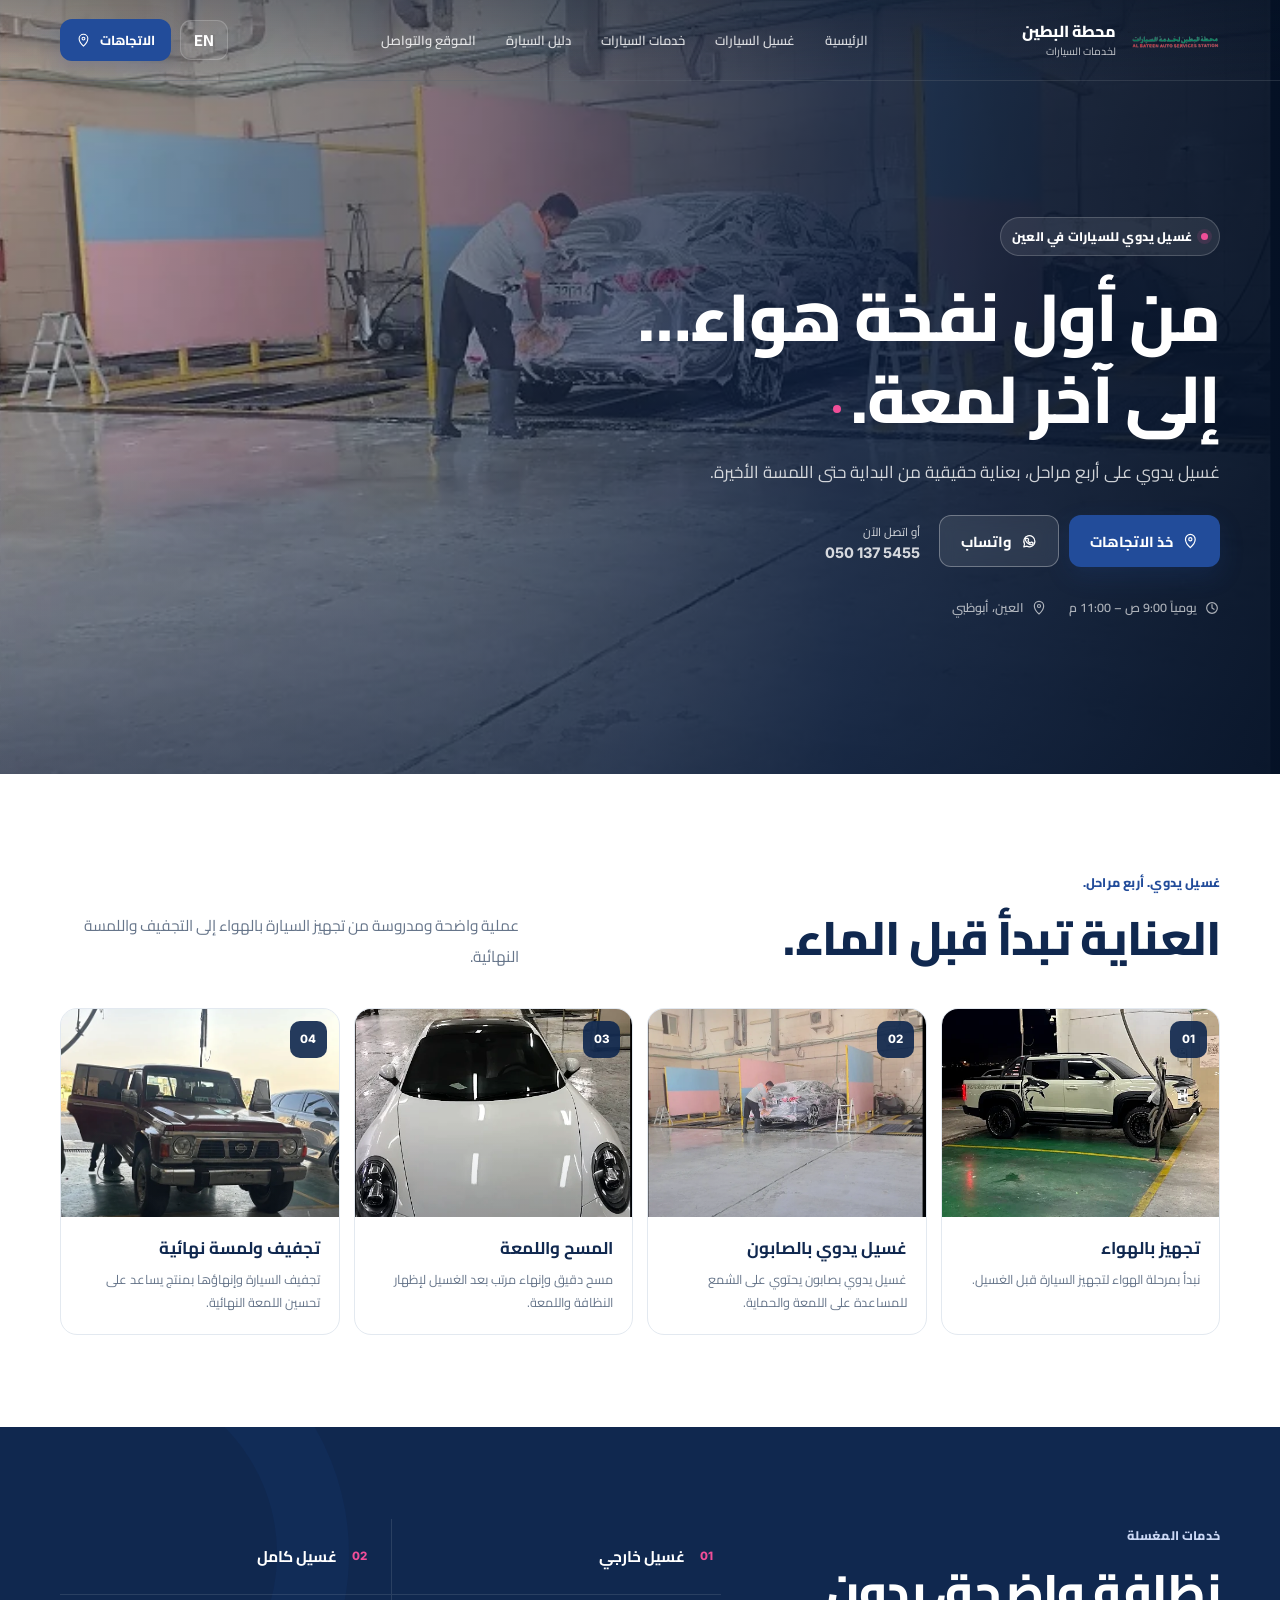
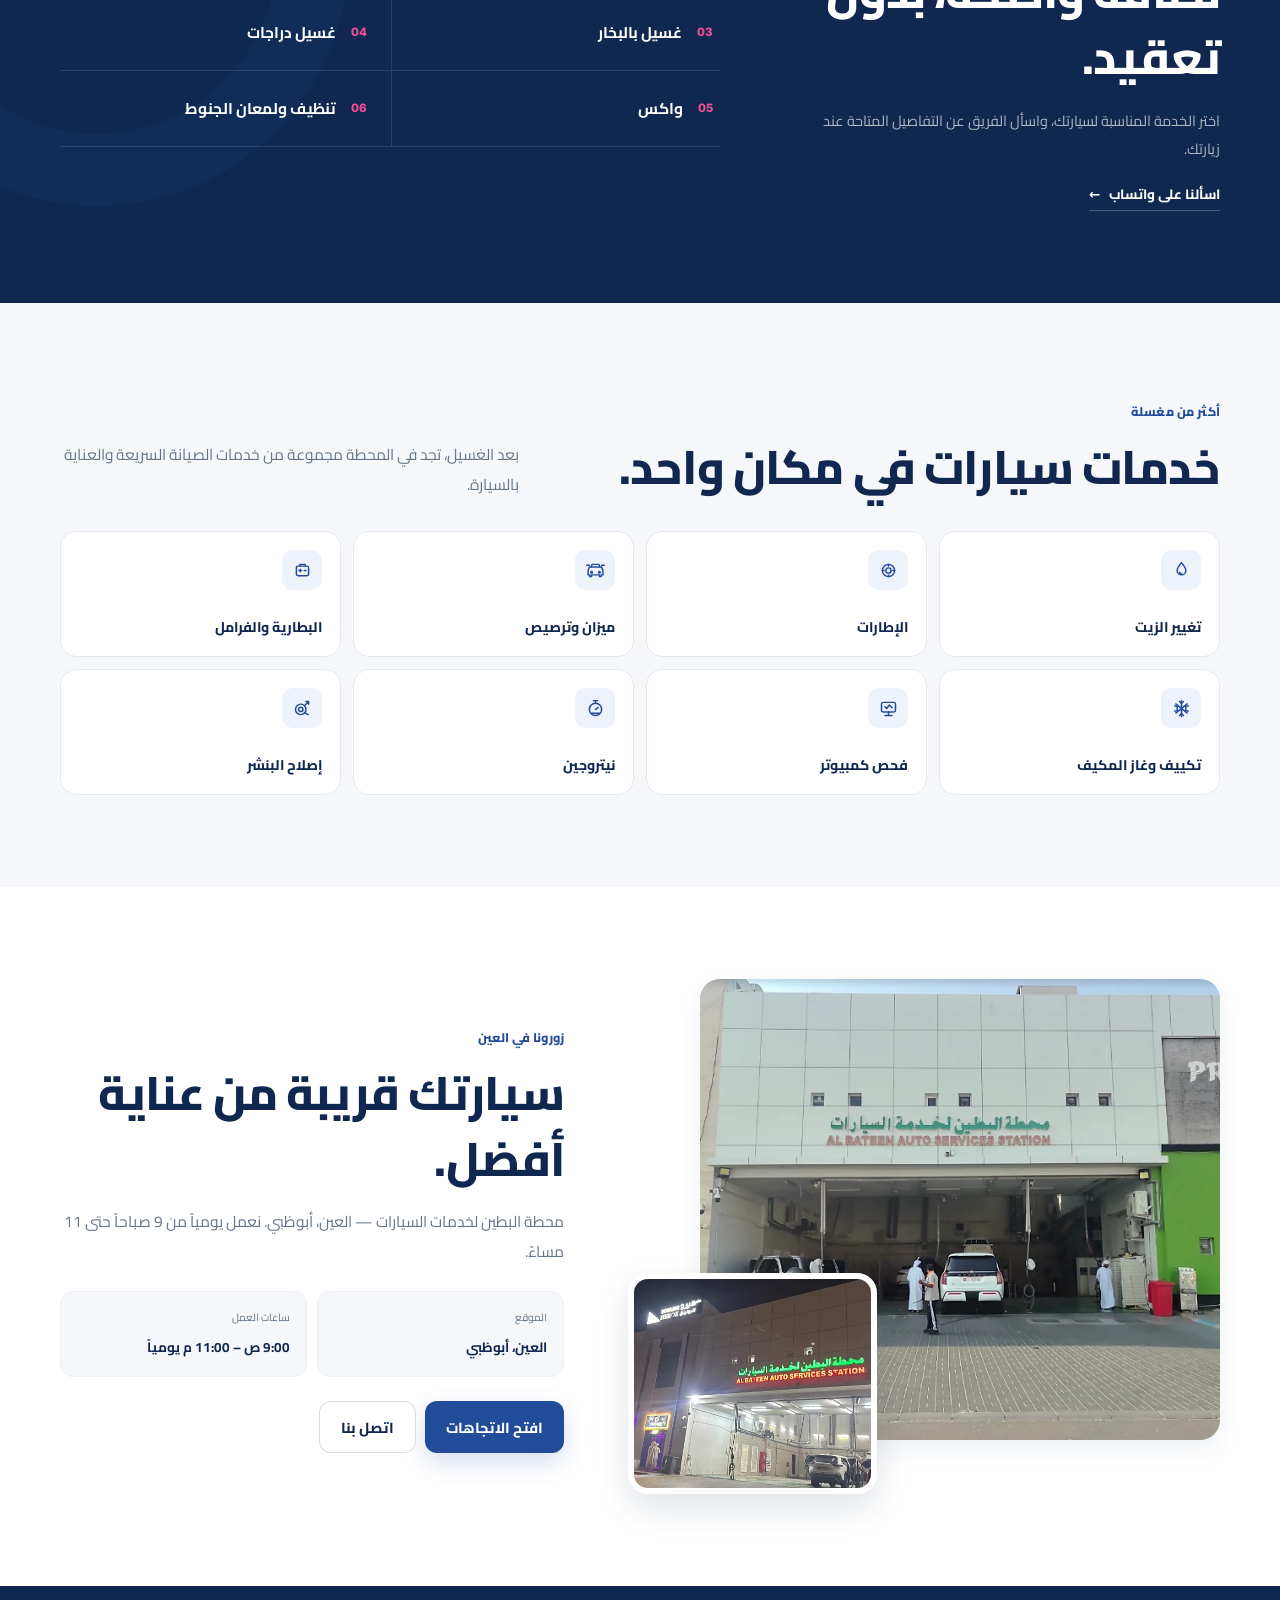
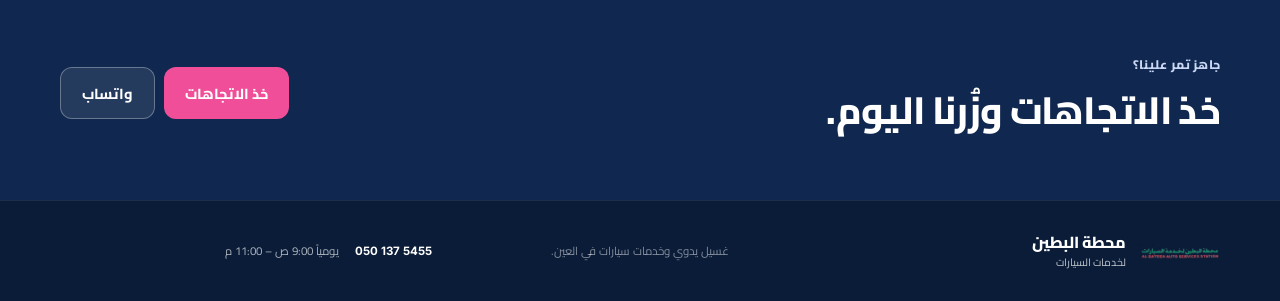
==== index.html @ 4ac3572f "Add files via upload" ====
<!DOCTYPE html>

<html dir="rtl" lang="ar">
<head>
<meta charset="utf-8"/>
<meta content="width=device-width,initial-scale=1" name="viewport"/>
<meta content="#10284F" name="theme-color"/>
<link href="assets/albateen-logo.png" rel="icon" type="image/png"/>
<meta content="محطة البطين لخدمات السيارات في العين — غسيل يدوي للسيارات وخدمات سيارات متكاملة. يومياً من 9 صباحاً حتى 11 مساءً." name="description"/>
<title>محطة البطين لخدمات السيارات | مغسلة سيارات في العين</title>
<link href="https://fonts.googleapis.com" rel="preconnect"/>
<link crossorigin="" href="https://fonts.gstatic.com" rel="preconnect"/>
<link href="https://fonts.googleapis.com/css2?family=Cairo:wght@400;500;600;700;800&amp;family=Inter:wght@400;500;600;700;800&amp;display=swap" rel="stylesheet"/>
<link as="image" href="assets/hero-desktop.webp" media="(min-width: 721px)" rel="preload"/>
<link as="image" href="assets/hero-mobile.webp" media="(max-width: 720px)" rel="preload"/>
<link href="styles.css" rel="stylesheet"/>
<script type="application/ld+json">{"@context":"https://schema.org","@type":["LocalBusiness","AutoRepair"],"name":"AL BATEEN Auto Services Station","alternateName":"محطة البطين لخدمات السيارات","telephone":"+971501375455","hasMap":"https://maps.app.goo.gl/kqmiV2ZNQofJTzX68","address":{"@type":"PostalAddress","addressLocality":"Al Ain","addressRegion":"Abu Dhabi","addressCountry":"AE"},"openingHoursSpecification":{"@type":"OpeningHoursSpecification","dayOfWeek":["Monday","Tuesday","Wednesday","Thursday","Friday","Saturday","Sunday"],"opens":"09:00","closes":"23:00"}}</script>
</head>
<body>
<header class="site-header" id="top">
<div class="container nav-wrap">
<a aria-label="الصفحة الرئيسية" class="brand" href="index.html">
<img alt="AL BATEEN Auto Services Station" class="brand-logo" src="assets/albateen-logo.png"/>
<span class="brand-copy">
<strong data-ar="محطة البطين" data-en="AL BATEEN">محطة البطين</strong>
<small data-ar="لخدمات السيارات" data-en="Auto Services Station">لخدمات السيارات</small>
</span>
</a>
<nav aria-label="التنقل الرئيسي" class="desktop-nav">
<a data-ar="الرئيسية" data-en="Home" href="index.html">الرئيسية</a>
<a data-ar="غسيل السيارات" data-en="Car Wash" href="car-wash.html">غسيل السيارات</a>
<a data-ar="خدمات السيارات" data-en="Auto Services" href="auto-services.html">خدمات السيارات</a>
<a data-ar="دليل السيارة" data-en="Car Care Guide" href="car-care-guide.html">دليل السيارة</a>
<a data-ar="الموقع والتواصل" data-en="Contact" href="contact.html">الموقع والتواصل</a>
</nav>
<div class="nav-actions">
<button aria-label="Switch language" class="lang-btn" id="langToggle" type="button">EN</button>
<details class="mobile-page-nav">
<summary aria-label="القائمة / Menu">
<svg aria-hidden="true" viewbox="0 0 24 24"><path d="M5 7h14M5 12h14M5 17h14"></path></svg>
</summary>
<div class="mobile-menu">
<a data-ar="الرئيسية" data-en="Home" href="index.html">الرئيسية</a>
<a data-ar="غسيل السيارات" data-en="Car Wash" href="car-wash.html">غسيل السيارات</a>
<a data-ar="خدمات السيارات" data-en="Auto Services" href="auto-services.html">خدمات السيارات</a>
<a data-ar="دليل السيارة" data-en="Car Care Guide" href="car-care-guide.html">دليل السيارة</a>
<a data-ar="الموقع والتواصل" data-en="Contact" href="contact.html">الموقع والتواصل</a>
</div>
</details>
<a class="btn btn-primary btn-small desktop-cta" href="https://maps.app.goo.gl/kqmiV2ZNQofJTzX68" rel="noopener" target="_blank">
<span data-ar="الاتجاهات" data-en="Directions">الاتجاهات</span>
<svg aria-hidden="true" viewbox="0 0 24 24"><path d="M12 21s7-6.1 7-12A7 7 0 1 0 5 9c0 5.9 7 12 7 12Z"></path><circle cx="12" cy="9" r="2.3"></circle></svg>
</a>
</div>
</div>
</header>
<main>
<section class="hero">
<picture class="hero-media">
<source media="(max-width:720px)" srcset="assets/hero-mobile.webp"/>
<img alt="غسيل يدوي لسيارة داخل محطة البطين في العين" fetchpriority="high" height="563" src="assets/hero-desktop.webp" width="840"/>
</picture>
<div class="hero-overlay"></div>
<div class="container hero-content">
<div class="eyebrow">
<span class="dot"></span>
<span data-ar="غسيل يدوي للسيارات في العين" data-en="Hand Car Wash in Al Ain">غسيل يدوي للسيارات في العين</span>
</div>
<h1>
<span data-ar="من أول نفخة هواء…" data-en="From the first blast of air…">من أول نفخة هواء…</span>
<em data-ar="إلى آخر لمعة." data-en="to the final shine.">إلى آخر لمعة.</em>
</h1>
<p data-ar="غسيل يدوي على أربع مراحل، بعناية حقيقية من البداية حتى اللمسة الأخيرة." data-en="A four-stage hand wash, with real care from preparation to the final finish.">
          غسيل يدوي على أربع مراحل، بعناية حقيقية من البداية حتى اللمسة الأخيرة.
        </p>
<div class="hero-actions">
<a class="btn btn-primary btn-lg" href="https://maps.app.goo.gl/kqmiV2ZNQofJTzX68" rel="noopener" target="_blank">
<svg aria-hidden="true" viewbox="0 0 24 24"><path d="M12 21s7-6.1 7-12A7 7 0 1 0 5 9c0 5.9 7 12 7 12Z"></path><circle cx="12" cy="9" r="2.3"></circle></svg>
<span data-ar="خذ الاتجاهات" data-en="Get Directions">خذ الاتجاهات</span>
</a>
<a class="btn btn-glass btn-lg" href="https://wa.me/971501375455" rel="noopener" target="_blank">
<svg aria-hidden="true" viewbox="0 0 24 24"><path d="M20 11.8a8 8 0 0 1-11.7 7.1L4 20l1.1-4.1A8 8 0 1 1 20 11.8Z"></path><path d="M8.4 8.1c.2-.5.4-.5.7-.5h.6c.2 0 .4.1.5.4l.7 1.6c.1.3.1.5-.1.7l-.6.7c-.2.2-.2.4 0 .7.7 1.2 1.7 2.1 2.9 2.6.3.1.5.1.7-.1l.8-1c.2-.2.4-.3.7-.2l1.7.8c.3.1.4.3.4.5 0 .8-.4 1.5-1 2-1 .8-2.4.8-4.1.1-2.9-1.2-5.2-3.8-6-6.2-.5-1.4-.3-2.1.1-2.9Z"></path></svg>
<span data-ar="واتساب" data-en="WhatsApp">واتساب</span>
</a>
<a class="text-call" href="tel:+971501375455">
<span data-ar="أو اتصل الآن" data-en="or call now">أو اتصل الآن</span>
<bdi>050 137 5455</bdi>
</a>
</div>
<div class="hero-meta">
<span>
<svg viewbox="0 0 24 24"><circle cx="12" cy="12" r="8"></circle><path d="M12 7v5l3 2"></path></svg>
<span data-ar="يومياً 9:00 ص – 11:00 م" data-en="Daily 9:00 AM – 11:00 PM">يومياً 9:00 ص – 11:00 م</span>
</span>
<span>
<svg viewbox="0 0 24 24"><path d="M12 21s7-6.1 7-12A7 7 0 1 0 5 9c0 5.9 7 12 7 12Z"></path><circle cx="12" cy="9" r="2.3"></circle></svg>
<span data-ar="العين، أبوظبي" data-en="Al Ain, Abu Dhabi">العين، أبوظبي</span>
</span>
</div>
</div>
</section>
<section class="section process" id="process">
<div class="container">
<div class="section-head">
<div>
<span class="kicker" data-ar="غسيل يدوي. أربع مراحل." data-en="Hand wash. Four stages.">غسيل يدوي. أربع مراحل.</span>
<h2 data-ar="العناية تبدأ قبل الماء." data-en="Care starts before the water.">العناية تبدأ قبل الماء.</h2>
</div>
<p data-ar="عملية واضحة ومدروسة من تجهيز السيارة بالهواء إلى التجفيف واللمسة النهائية." data-en="A clear process from air preparation through washing, wiping and the final finish.">
            عملية واضحة ومدروسة من تجهيز السيارة بالهواء إلى التجفيف واللمسة النهائية.
          </p>
</div>
<div class="process-grid">
<article class="stage-card">
<div class="stage-image">
<img alt="مرحلة تجهيز السيارة بالهواء" decoding="async" loading="lazy" src="assets/stage-air.webp"/>
<span>01</span>
</div>
<div class="stage-copy">
<h3 data-ar="تجهيز بالهواء" data-en="Air preparation">تجهيز بالهواء</h3>
<p data-ar="نبدأ بمرحلة الهواء لتجهيز السيارة قبل الغسيل." data-en="We start with compressed air to prepare the vehicle before washing.">نبدأ بمرحلة الهواء لتجهيز السيارة قبل الغسيل.</p>
</div>
</article>
<article class="stage-card">
<div class="stage-image">
<img alt="غسيل السيارة يدوياً بالصابون" decoding="async" loading="lazy" src="assets/stage-soap.webp"/>
<span>02</span>
</div>
<div class="stage-copy">
<h3 data-ar="غسيل يدوي بالصابون" data-en="Hand wash with soap">غسيل يدوي بالصابون</h3>
<p data-ar="غسيل يدوي بصابون يحتوي على الشمع للمساعدة على اللمعة والحماية." data-en="Hand washing with wax-containing soap to help enhance shine and protection.">غسيل يدوي بصابون يحتوي على الشمع للمساعدة على اللمعة والحماية.</p>
</div>
</article>
<article class="stage-card">
<div class="stage-image">
<img alt="مرحلة المسح واللمعة" decoding="async" loading="lazy" src="assets/stage-wipe.webp"/>
<span>03</span>
</div>
<div class="stage-copy">
<h3 data-ar="المسح واللمعة" data-en="Wipe &amp; Shine">المسح واللمعة</h3>
<p data-ar="مسح دقيق وإنهاء مرتب بعد الغسيل لإظهار النظافة واللمعة." data-en="Careful wiping and finishing after the wash for a clean, glossy finish.">مسح دقيق وإنهاء مرتب بعد الغسيل لإظهار النظافة واللمعة.</p>
</div>
</article>
<article class="stage-card">
<div class="stage-image">
<img alt="مرحلة التجفيف واللمسة النهائية" decoding="async" loading="lazy" src="assets/stage-finish.webp"/>
<span>04</span>
</div>
<div class="stage-copy">
<h3 data-ar="تجفيف ولمسة نهائية" data-en="Drying &amp; final finish">تجفيف ولمسة نهائية</h3>
<p data-ar="تجفيف السيارة وإنهاؤها بمنتج يساعد على تحسين اللمعة النهائية." data-en="Drying and final finishing with a product that helps improve the final shine.">تجفيف السيارة وإنهاؤها بمنتج يساعد على تحسين اللمعة النهائية.</p>
</div>
</article>
</div>
</div>
</section>
<section class="section wash-services" id="services">
<div class="container service-layout">
<div class="service-intro">
<span class="kicker light" data-ar="خدمات المغسلة" data-en="Car Wash Services">خدمات المغسلة</span>
<h2 data-ar="نظافة واضحة، بدون تعقيد." data-en="A cleaner car, without the fuss.">نظافة واضحة، بدون تعقيد.</h2>
<p data-ar="اختر الخدمة المناسبة لسيارتك، واسأل الفريق عن التفاصيل المتاحة عند زيارتك." data-en="Choose the wash service that suits your vehicle and ask our team about available options when you visit.">
            اختر الخدمة المناسبة لسيارتك، واسأل الفريق عن التفاصيل المتاحة عند زيارتك.
          </p>
<a class="inline-link" href="https://wa.me/971501375455" rel="noopener" target="_blank">
<span data-ar="اسألنا على واتساب" data-en="Ask us on WhatsApp">اسألنا على واتساب</span>
<span aria-hidden="true">←</span>
</a>
</div>
<div class="service-list">
<div class="service-item"><span>01</span><strong data-ar="غسيل خارجي" data-en="Exterior wash">غسيل خارجي</strong></div>
<div class="service-item"><span>02</span><strong data-ar="غسيل كامل" data-en="Full wash">غسيل كامل</strong></div>
<div class="service-item"><span>03</span><strong data-ar="غسيل بالبخار" data-en="Steam wash">غسيل بالبخار</strong></div>
<div class="service-item"><span>04</span><strong data-ar="غسيل دراجات" data-en="Motorcycle wash">غسيل دراجات</strong></div>
<div class="service-item"><span>05</span><strong data-ar="واكس" data-en="Wax">واكس</strong></div>
<div class="service-item"><span>06</span><strong data-ar="تنظيف ولمعان الجنوط" data-en="Wheel &amp; rim cleaning">تنظيف ولمعان الجنوط</strong></div>
</div>
</div>
</section>
<section class="section auto-services" id="auto-services">
<div class="container">
<div class="section-head compact">
<div>
<span class="kicker" data-ar="أكثر من مغسلة" data-en="More than a car wash">أكثر من مغسلة</span>
<h2 data-ar="خدمات سيارات في مكان واحد." data-en="Automotive services in one place.">خدمات سيارات في مكان واحد.</h2>
</div>
<p data-ar="بعد الغسيل، تجد في المحطة مجموعة من خدمات الصيانة السريعة والعناية بالسيارة." data-en="Beyond the wash, the station offers a range of practical vehicle care and maintenance services.">
            بعد الغسيل، تجد في المحطة مجموعة من خدمات الصيانة السريعة والعناية بالسيارة.
          </p>
</div>
<div class="auto-grid">
<div class="auto-card"><span aria-hidden="true" class="auto-icon"><svg viewbox="0 0 24 24"><path d="M12 3c2.7 3.3 5 6.2 5 9a5 5 0 0 1-10 0c0-2.8 2.3-5.7 5-9Z"></path><path d="M9.7 14.2c.5 1.1 1.4 1.8 2.6 1.8"></path></svg></span><b data-ar="تغيير الزيت" data-en="Oil change">تغيير الزيت</b></div>
<div class="auto-card"><span aria-hidden="true" class="auto-icon"><svg viewbox="0 0 24 24"><circle cx="12" cy="12" r="7"></circle><circle cx="12" cy="12" r="3"></circle><path d="M12 5v2M12 17v2M5 12h2M17 12h2"></path></svg></span><b data-ar="الإطارات" data-en="Tyres">الإطارات</b></div>
<div class="auto-card"><span aria-hidden="true" class="auto-icon"><svg viewbox="0 0 24 24"><path d="M5 8h14l1.5 4v5h-2v2h-2v-2h-9v2h-2v-2h-2v-5L5 8Z"></path><path d="M7 8l1-3h8l1 3"></path><circle cx="7.5" cy="14" r="1"></circle><circle cx="16.5" cy="14" r="1"></circle><path d="M2 6h3M19 6h3"></path></svg></span><b data-ar="ميزان وترصيص" data-en="Alignment &amp; balancing">ميزان وترصيص</b></div>
<div class="auto-card"><span aria-hidden="true" class="auto-icon"><svg viewbox="0 0 24 24"><rect height="11" rx="2" width="14" x="5" y="7"></rect><path d="M9 7V5h6v2M8 12h3M9.5 10.5v3M14 12h2"></path></svg></span><b data-ar="البطارية والفرامل" data-en="Battery &amp; brakes">البطارية والفرامل</b></div>
<div class="auto-card"><span aria-hidden="true" class="auto-icon"><svg viewbox="0 0 24 24"><path d="M12 3v18M5.5 6.8l13 10.4M18.5 6.8l-13 10.4"></path><path d="m9.8 4 2.2 2.2L14.2 4M9.8 20l2.2-2.2 2.2 2.2M4.3 9l3 .8-.3 3M19.7 15l-3-.8.3-3M19.7 9l-3 .8.3 3M4.3 15l3-.8-.3-3"></path></svg></span><b data-ar="تكييف وغاز المكيف" data-en="Car AC &amp; gas">تكييف وغاز المكيف</b></div>
<div class="auto-card"><span aria-hidden="true" class="auto-icon"><svg viewbox="0 0 24 24"><rect height="11" rx="2" width="16" x="4" y="5"></rect><path d="M8 20h8M12 16v4M8 10l2 2 3-4 3 3"></path></svg></span><b data-ar="فحص كمبيوتر" data-en="Computer diagnostics">فحص كمبيوتر</b></div>
<div class="auto-card"><span aria-hidden="true" class="auto-icon"><svg viewbox="0 0 24 24"><circle cx="12" cy="13" r="7"></circle><path d="M12 6V3M9.5 3h5M12 13l3-2M7.5 17.5h9"></path></svg></span><b data-ar="نيتروجين" data-en="Nitrogen">نيتروجين</b></div>
<div class="auto-card"><span aria-hidden="true" class="auto-icon"><svg viewbox="0 0 24 24"><circle cx="10" cy="13" r="6"></circle><circle cx="10" cy="13" r="2.5"></circle><path d="m14.5 8.5 4-4M16 4h3v3M14.3 16.8l4.2 2.2"></path></svg></span><b data-ar="إصلاح البنشر" data-en="Puncture repair">إصلاح البنشر</b></div>
</div>
</div>
</section>
<section class="section visit" id="visit">
<div class="container visit-grid">
<div class="visit-gallery">
<figure class="visit-main">
<img alt="واجهة محطة البطين لخدمات السيارات في النهار" decoding="async" loading="lazy" src="assets/location-day.webp"/>
</figure>
<figure class="visit-night">
<img alt="واجهة محطة البطين لخدمات السيارات ليلاً" decoding="async" loading="lazy" src="assets/location-night.webp"/>
</figure>
</div>
<div class="visit-copy">
<span class="kicker" data-ar="زورونا في العين" data-en="Visit us in Al Ain">زورونا في العين</span>
<h2 data-ar="سيارتك قريبة من عناية أفضل." data-en="Better car care is closer than you think.">سيارتك قريبة من عناية أفضل.</h2>
<p data-ar="محطة البطين لخدمات السيارات — العين، أبوظبي. نعمل يومياً من 9 صباحاً حتى 11 مساءً." data-en="AL BATEEN Auto Services Station — Al Ain, Abu Dhabi. Open daily from 9:00 AM to 11:00 PM.">
            محطة البطين لخدمات السيارات — العين، أبوظبي. نعمل يومياً من 9 صباحاً حتى 11 مساءً.
          </p>
<div class="visit-facts">
<div>
<small data-ar="الموقع" data-en="Location">الموقع</small>
<strong data-ar="العين، أبوظبي" data-en="Al Ain, Abu Dhabi">العين، أبوظبي</strong>
</div>
<div>
<small data-ar="ساعات العمل" data-en="Opening hours">ساعات العمل</small>
<strong data-ar="9:00 ص – 11:00 م يومياً" data-en="9:00 AM – 11:00 PM daily">9:00 ص – 11:00 م يومياً</strong>
</div>
</div>
<div class="visit-actions">
<a class="btn btn-primary btn-lg" href="https://maps.app.goo.gl/kqmiV2ZNQofJTzX68" rel="noopener" target="_blank">
<span data-ar="افتح الاتجاهات" data-en="Open Directions">افتح الاتجاهات</span>
</a>
<a class="btn btn-outline btn-lg" href="tel:+971501375455">
<span data-ar="اتصل بنا" data-en="Call Us">اتصل بنا</span>
</a>
</div>
</div>
</div>
</section>
<section class="final-cta">
<div class="container final-inner">
<div>
<span class="kicker light" data-ar="جاهز تمر علينا؟" data-en="Ready to stop by?">جاهز تمر علينا؟</span>
<h2 data-ar="خذ الاتجاهات وزُرنا اليوم." data-en="Get directions and come by.">خذ الاتجاهات وزُرنا اليوم.</h2>
</div>
<div class="final-actions">
<a class="btn btn-pink btn-lg" href="https://maps.app.goo.gl/kqmiV2ZNQofJTzX68" rel="noopener" target="_blank">
<span data-ar="خذ الاتجاهات" data-en="Get Directions">خذ الاتجاهات</span>
</a>
<a class="btn btn-glass btn-lg" href="https://wa.me/971501375455" rel="noopener" target="_blank">
<span data-ar="واتساب" data-en="WhatsApp">واتساب</span>
</a>
</div>
</div>
</section>
</main>
<footer class="footer">
<div class="container footer-grid">
<div class="brand footer-brand">
<img alt="AL BATEEN Auto Services Station" class="brand-logo" src="assets/albateen-logo.png"/>
<span class="brand-copy">
<strong data-ar="محطة البطين" data-en="AL BATEEN">محطة البطين</strong>
<small data-ar="لخدمات السيارات" data-en="Auto Services Station">لخدمات السيارات</small>
</span>
</div>
<p data-ar="غسيل يدوي وخدمات سيارات في العين." data-en="Hand car wash and automotive services in Al Ain.">غسيل يدوي وخدمات سيارات في العين.</p>
<div class="footer-contact">
<a href="tel:+971501375455"><bdi>050 137 5455</bdi></a>
<span data-ar="يومياً 9:00 ص – 11:00 م" data-en="Daily 9:00 AM – 11:00 PM">يومياً 9:00 ص – 11:00 م</span>
</div>
</div>
</footer>
<div aria-label="إجراءات سريعة" class="mobile-bar">
<a class="mobile-dir" href="https://maps.app.goo.gl/kqmiV2ZNQofJTzX68" rel="noopener" target="_blank">
<svg viewbox="0 0 24 24"><path d="M12 21s7-6.1 7-12A7 7 0 1 0 5 9c0 5.9 7 12 7 12Z"></path><circle cx="12" cy="9" r="2.3"></circle></svg>
<span data-ar="الاتجاهات" data-en="Directions">الاتجاهات</span>
</a>
<a href="https://wa.me/971501375455" rel="noopener" target="_blank">
<svg viewbox="0 0 24 24"><path d="M20 11.8a8 8 0 0 1-11.7 7.1L4 20l1.1-4.1A8 8 0 1 1 20 11.8Z"></path></svg>
<span data-ar="واتساب" data-en="WhatsApp">واتساب</span>
</a>
<a href="tel:+971501375455">
<svg viewbox="0 0 24 24"><path d="M7.2 3.5 10 7l-1.7 2c1.2 2.5 3.2 4.5 5.7 5.7l2-1.7 3.5 2.8c.4.3.5.8.3 1.2-.7 1.5-2.2 2.5-3.8 2.4-6.3-.5-11.4-5.6-11.9-11.9-.1-1.6.9-3.1 2.4-3.8.3-.2.5-.3.7-.2Z"></path></svg>
<span data-ar="اتصال" data-en="Call">اتصال</span>
</a>
</div>
<script src="script.js"></script>
</body>
</html>
---- styles.css ----
:root{
  --blue:#224C9A;
  --navy:#10284F;
  --pink:#F04E98;
  --white:#FFFFFF;
  --silver:#CDD5E1;
  --ink:#14243d;
  --muted:#66758a;
  --soft:#f5f7fa;
  --line:#e3e9f0;
  --radius:18px;
  --shadow:0 18px 48px rgba(16,40,79,.09);
  --shadow-soft:0 10px 28px rgba(16,40,79,.07);
}
*{box-sizing:border-box}
html{scroll-behavior:smooth}
body{
  margin:0;
  font-family:"Cairo",system-ui,-apple-system,BlinkMacSystemFont,"Segoe UI",sans-serif;
  color:var(--ink);
  background:#fff;
  -webkit-font-smoothing:antialiased;
  text-rendering:optimizeLegibility;
}
html[lang="en"] body{font-family:"Inter",system-ui,-apple-system,BlinkMacSystemFont,"Segoe UI",sans-serif}
img{display:block;max-width:100%}
a{text-decoration:none;color:inherit}
button,input{font:inherit}
svg{width:1.15em;height:1.15em;fill:none;stroke:currentColor;stroke-width:1.75;stroke-linecap:round;stroke-linejoin:round}
.container{width:min(1160px,calc(100% - 44px));margin-inline:auto}

/* Header */
.site-header{
  position:absolute;z-index:20;inset-inline:0;top:0;
  border-bottom:1px solid rgba(255,255,255,.12);
  background:linear-gradient(to bottom,rgba(4,17,36,.25),transparent);
}
.nav-wrap{height:80px;display:flex;align-items:center;justify-content:space-between;gap:28px}
.brand{display:inline-flex;align-items:center;gap:10px;color:#fff;min-width:0}
.brand-logo{width:94px;height:42px;object-fit:contain;object-position:center;display:block;flex:0 0 auto}
.brand-copy{display:flex;flex-direction:column;line-height:1.1}
.brand-copy strong{font-size:16px;font-weight:800}
.brand-copy small{font-size:10.5px;opacity:.7;margin-top:5px;font-weight:500}
.desktop-nav{display:flex;align-items:center;gap:30px;color:rgba(255,255,255,.82);font-weight:600;font-size:13px}
.desktop-nav a{position:relative;padding:8px 0;transition:color .2s ease}
.desktop-nav a::after{content:"";position:absolute;inset-inline:0;bottom:2px;height:1px;background:#fff;transform:scaleX(0);transition:transform .2s ease}
.desktop-nav a:hover{color:#fff}
.desktop-nav a:hover::after{transform:scaleX(1)}
.nav-actions{display:flex;align-items:center;gap:9px}
.lang-btn{
  color:#fff;background:rgba(255,255,255,.08);border:1px solid rgba(255,255,255,.19);
  height:40px;padding:0 13px;border-radius:11px;cursor:pointer;font-weight:700;transition:.2s ease
}
.lang-btn:hover{background:rgba(255,255,255,.13)}
.btn{
  display:inline-flex;align-items:center;justify-content:center;gap:9px;
  border-radius:12px;font-weight:750;white-space:nowrap;
  transition:transform .18s ease,background .18s ease,border-color .18s ease,box-shadow .18s ease;
}
.btn:hover{transform:translateY(-1px)}
.btn:focus-visible,.lang-btn:focus-visible,a:focus-visible{outline:3px solid rgba(240,78,152,.34);outline-offset:3px}
.btn-small{height:42px;padding:0 16px;font-size:13px}
.btn-lg{min-height:52px;padding:0 21px;font-size:14.5px}
.btn-primary{background:var(--blue);color:#fff;box-shadow:0 9px 24px rgba(34,76,154,.19)}
.btn-primary:hover{background:#1d4389;box-shadow:0 11px 28px rgba(34,76,154,.23)}
.btn-pink{background:var(--pink);color:#fff;box-shadow:none}
.btn-pink:hover{background:#df438b}
.btn-glass{color:#fff;border:1px solid rgba(255,255,255,.31);background:rgba(255,255,255,.09);backdrop-filter:blur(8px)}
.btn-glass:hover{background:rgba(255,255,255,.14)}
.btn-outline{border:1px solid rgba(16,40,79,.16);color:var(--navy);background:#fff}
.btn-outline:hover{border-color:rgba(16,40,79,.28);background:#f9fafc}

/* Hero */
.hero{
  position:relative;min-height:700px;height:86vh;max-height:820px;
  display:flex;align-items:center;color:#fff;overflow:hidden;background:var(--navy);
}
.hero-media,.hero-media img,.hero-overlay{position:absolute;inset:0;width:100%;height:100%}
.hero-media img{object-fit:cover;object-position:center 48%;transform:scale(1.01)}
.hero-overlay{
  background:
    linear-gradient(to left,rgba(5,18,39,.94) 0%,rgba(9,27,57,.83) 34%,rgba(10,28,58,.46) 64%,rgba(10,28,58,.17) 100%),
    linear-gradient(to top,rgba(6,22,47,.5),transparent 42%);
}
html[dir="ltr"] .hero-overlay{
  background:
    linear-gradient(to right,rgba(5,18,39,.94) 0%,rgba(9,27,57,.83) 34%,rgba(10,28,58,.46) 64%,rgba(10,28,58,.17) 100%),
    linear-gradient(to top,rgba(6,22,47,.5),transparent 42%);
}
.hero-content{position:relative;z-index:2;padding-top:62px}
.eyebrow,.kicker{
  display:inline-flex;align-items:center;gap:9px;font-size:12.5px;font-weight:800;
  letter-spacing:.015em;color:var(--blue)
}
.eyebrow{
  color:#fff;background:rgba(255,255,255,.085);border:1px solid rgba(255,255,255,.18);
  padding:7px 11px;border-radius:999px
}
.dot{width:7px;height:7px;border-radius:50%;background:var(--pink);box-shadow:0 0 0 4px rgba(240,78,152,.12)}
.hero h1{
  font-size:clamp(43px,5.3vw,66px);line-height:1.16;max-width:740px;
  margin:20px 0 15px;letter-spacing:-.018em;font-weight:800
}
html[lang="ar"] .hero h1{line-height:1.25}
.hero h1 span,.hero h1 em{display:block}
.hero h1 em{font-style:normal}
.hero h1 em::after{content:"";display:inline-block;width:8px;height:8px;border-radius:50%;background:var(--pink);margin-inline-start:10px;vertical-align:.15em}
.hero p{font-size:17px;line-height:1.9;max-width:570px;color:rgba(255,255,255,.8);margin:0}
.hero-actions{display:flex;align-items:center;gap:10px;flex-wrap:wrap;margin-top:27px}
.text-call{
  display:flex;flex-direction:column;gap:1px;color:rgba(255,255,255,.82);
  font-size:11.5px;margin-inline-start:9px
}
.text-call:hover{color:#fff}
.text-call bdi{font-family:Inter,sans-serif;font-size:14.5px;font-weight:750}
.hero-meta{display:flex;gap:22px;margin-top:29px;color:rgba(255,255,255,.65);font-size:12.5px;font-weight:600}
.hero-meta>span{display:flex;align-items:center;gap:7px}
.hero-meta svg{width:16px;height:16px}

/* Shared sections */
.section{padding:92px 0}
.section-head{
  display:grid;grid-template-columns:1.05fr .76fr;gap:66px;align-items:end;
  margin-bottom:36px
}
.section-head.compact{margin-bottom:31px}
.section-head h2,.service-intro h2,.visit-copy h2,.final-inner h2{
  font-size:clamp(32px,3.7vw,47px);line-height:1.28;letter-spacing:-.018em;
  color:var(--navy);margin:9px 0 0;font-weight:800
}
html[lang="ar"] .section-head h2,
html[lang="ar"] .service-intro h2,
html[lang="ar"] .visit-copy h2,
html[lang="ar"] .final-inner h2{line-height:1.42}
.section-head p,.visit-copy>p{color:var(--muted);font-size:15.5px;line-height:1.95;margin:0;max-width:570px}

/* Four-stage process */
.process{background:#fff}
.process-grid{display:grid;grid-template-columns:repeat(4,1fr);gap:14px}
.stage-card{
  border:1px solid var(--line);border-radius:17px;overflow:hidden;background:#fff;
  transition:transform .22s ease,box-shadow .22s ease,border-color .22s ease
}
.stage-card:hover{transform:translateY(-3px);box-shadow:var(--shadow-soft);border-color:#d7dfe8}
.stage-image{aspect-ratio:4/3;position:relative;overflow:hidden;background:#e9edf3}
.stage-image::after{content:"";position:absolute;inset:0;background:linear-gradient(to top,rgba(11,31,62,.13),transparent 46%);pointer-events:none}
.stage-image img{width:100%;height:100%;object-fit:cover;transition:transform .35s ease}
.stage-card:nth-child(1) .stage-image img{object-position:center 42%}
.stage-card:nth-child(2) .stage-image img{object-position:center 52%}
.stage-card:nth-child(3) .stage-image img{object-position:center 42%}
.stage-card:nth-child(4) .stage-image img{object-position:center 45%}
.stage-card:hover .stage-image img{transform:scale(1.018)}
.stage-image span{
  position:absolute;z-index:2;top:12px;inset-inline-start:12px;width:37px;height:37px;border-radius:10px;
  background:rgba(16,40,79,.91);color:#fff;display:grid;place-items:center;
  font-family:Inter,sans-serif;font-size:11.5px;font-weight:800
}
.stage-copy{padding:19px 19px 20px}
.stage-copy h3{font-size:17px;color:var(--navy);margin:0 0 7px;line-height:1.45}
.stage-copy p{font-size:12.7px;line-height:1.82;color:var(--muted);margin:0}

/* Car wash services */
.wash-services{background:var(--navy);color:#fff;position:relative;overflow:hidden}
.wash-services::after{
  content:"";position:absolute;width:360px;height:360px;border-radius:50%;
  border:72px solid rgba(34,76,154,.11);inset-inline-end:-155px;top:-125px
}
.service-layout{display:grid;grid-template-columns:.78fr 1.22fr;gap:76px;position:relative;z-index:1;align-items:start}
.kicker.light{color:#cbd8f5}
.service-intro h2{color:#fff;margin-bottom:16px}
.service-intro p{color:rgba(255,255,255,.66);line-height:1.95;font-size:14.5px;max-width:430px;margin:0}
.inline-link{
  display:inline-flex;align-items:center;gap:9px;color:#fff;font-weight:750;font-size:13.5px;
  margin-top:17px;border-bottom:1px solid rgba(255,255,255,.24);padding-bottom:3px
}
.service-list{display:grid;grid-template-columns:1fr 1fr}
.service-item{
  display:flex;align-items:center;gap:15px;min-height:76px;
  border-bottom:1px solid rgba(255,255,255,.11);padding:8px 8px
}
.service-item:nth-child(odd){border-inline-end:1px solid rgba(255,255,255,.11);padding-inline-end:24px}
.service-item:nth-child(even){padding-inline-start:24px}
.service-item span{font-family:Inter,sans-serif;color:var(--pink);font-weight:800;font-size:11.5px}
.service-item strong{font-size:15.5px;font-weight:700}

/* Automotive services */
.auto-services{background:var(--soft)}
.auto-grid{display:grid;grid-template-columns:repeat(4,1fr);gap:12px}
.auto-card{
  min-height:126px;border-radius:16px;background:#fff;border:1px solid #e5eaf0;
  display:flex;flex-direction:column;justify-content:space-between;padding:18px;
  transition:transform .2s ease,box-shadow .2s ease,border-color .2s ease
}
.auto-card:hover{transform:translateY(-2px);box-shadow:0 10px 28px rgba(16,40,79,.07);border-color:#d9e1ea}
.auto-icon{
  width:40px;height:40px;border-radius:11px;background:#edf2fb;color:var(--blue);
  display:grid;place-items:center
}
.auto-icon svg{width:21px;height:21px;stroke-width:1.7}
.auto-card b{color:var(--navy);font-size:14px;line-height:1.5;font-weight:750}

/* Location */
.visit{background:#fff}
.visit-grid{display:grid;grid-template-columns:1.08fr .92fr;gap:64px;align-items:center}
.visit-gallery{position:relative;min-height:515px}
.visit-gallery figure{margin:0;overflow:hidden;border-radius:20px;background:#e8edf3}
.visit-main{position:absolute;inset:0 72px 54px 0;box-shadow:var(--shadow-soft)}
html[dir="rtl"] .visit-main{inset:0 0 54px 72px}
.visit-main img,.visit-night img{width:100%;height:100%;object-fit:cover}
.visit-main img{object-position:center 48%}
.visit-night{
  position:absolute;width:42%;height:43%;inset-inline-end:0;bottom:0;
  border:6px solid #fff!important;box-shadow:0 14px 34px rgba(16,40,79,.13)
}
.visit-night img{object-position:center 46%}
.visit-copy h2{margin-bottom:14px}
.visit-facts{display:grid;grid-template-columns:1fr 1fr;gap:10px;margin:24px 0}
.visit-facts>div{padding:15px 16px;background:var(--soft);border:1px solid #edf1f5;border-radius:13px}
.visit-facts small{display:block;color:var(--muted);font-size:10.5px;margin-bottom:4px}
.visit-facts strong{font-size:13.5px;color:var(--navy);line-height:1.5}
.visit-actions{display:flex;gap:9px;flex-wrap:wrap}

/* Final CTA + footer */
.final-cta{padding:62px 0;background:var(--navy);color:#fff}
.final-inner{display:flex;align-items:center;justify-content:space-between;gap:38px}
.final-inner h2{color:#fff;margin-top:6px;font-size:38px}
.final-actions{display:flex;gap:9px}
.footer{padding:32px 0;background:#0a1c38;color:#fff;border-top:1px solid rgba(255,255,255,.08)}
.footer-grid{display:grid;grid-template-columns:1fr 1fr 1fr;align-items:center;gap:22px}
.footer-brand .brand-logo{width:84px;height:36px}
.footer p{margin:0;text-align:center;color:rgba(255,255,255,.5);font-size:11.5px}
.footer-contact{display:flex;justify-content:flex-end;gap:16px;align-items:center;font-size:11.5px;color:rgba(255,255,255,.66)}
html[dir="rtl"] .footer-contact{justify-content:flex-start}
.footer-contact a{font-family:Inter,sans-serif;color:#fff;font-weight:700}
.mobile-bar{display:none}

/* Subtle entrance motion - content remains visible when JS is unavailable */
.motion-ready .reveal-item{opacity:0;transform:translateY(10px)}
.motion-ready .reveal-item.is-visible{opacity:1;transform:none;transition:opacity .5s ease,transform .5s ease}

/* Tablet */
@media(max-width:900px){
  .desktop-nav{display:none}
  .process-grid{grid-template-columns:1fr 1fr}
  .service-layout,.visit-grid{grid-template-columns:1fr;gap:42px}
  .auto-grid{grid-template-columns:repeat(2,1fr)}
  .section-head{grid-template-columns:1fr;gap:13px}
  .section-head p{max-width:650px}
  .visit-gallery{max-width:760px;width:100%}
  .visit-copy{max-width:680px}
}

/* Mobile */
@media(max-width:720px){
  body{padding-bottom:66px}
  .container{width:min(100% - 28px,1160px)}
  .nav-wrap{height:68px}
  .brand-logo{width:80px;height:36px}
  .brand-copy strong{font-size:13.5px}
  .brand-copy small{font-size:9px}
  .desktop-cta{display:none}
  .lang-btn{height:37px;border-radius:10px;padding:0 11px;font-size:12px}

  .hero{height:auto;min-height:650px;max-height:none;align-items:flex-end}
  .hero-media img{object-position:center 43%;transform:none}
  .hero-overlay{
    background:
      linear-gradient(to top,rgba(5,18,39,.97) 3%,rgba(7,22,47,.88) 44%,rgba(7,22,47,.36) 76%,rgba(7,22,47,.15) 100%)!important
  }
  .hero-content{padding-top:132px;padding-bottom:44px}
  .eyebrow{font-size:11.5px;padding:6px 10px}
  .hero h1{font-size:38px;line-height:1.2;margin:15px 0 12px;max-width:520px}
  html[lang="ar"] .hero h1{line-height:1.34}
  .hero p{font-size:14px;line-height:1.85;max-width:500px}
  .hero-actions{align-items:stretch;margin-top:22px;gap:8px}
  .hero-actions .btn{flex:1 1 calc(50% - 4px);min-height:50px}
  .text-call{width:100%;margin:3px 0 0;flex-direction:row;align-items:center;gap:8px;font-size:11px}
  .text-call bdi{font-size:13.5px}
  .hero-meta{gap:9px;flex-direction:column;margin-top:19px;font-size:11.5px}

  .section{padding:68px 0}
  .section-head{margin-bottom:25px}
  .section-head h2,.service-intro h2,.visit-copy h2,.final-inner h2{font-size:31px}
  .section-head p,.visit-copy>p{font-size:14px;line-height:1.9}

  .process-grid{grid-template-columns:1fr 1fr;gap:9px}
  .stage-card{border-radius:14px}
  .stage-copy{padding:14px 14px 15px}
  .stage-copy h3{font-size:14.5px;margin-bottom:5px}
  .stage-copy p{font-size:11.4px;line-height:1.75}
  .stage-image span{width:34px;height:34px;border-radius:9px;top:9px;inset-inline-start:9px}

  .service-layout{gap:25px}
  .service-intro p{font-size:13.5px}
  .service-list{grid-template-columns:1fr}
  .service-item:nth-child(odd){border-inline-end:0;padding-inline-end:8px}
  .service-item:nth-child(even){padding-inline-start:8px}
  .service-item{min-height:62px}
  .service-item strong{font-size:14.5px}

  .auto-grid{grid-template-columns:1fr 1fr;gap:9px}
  .auto-card{min-height:112px;padding:15px;border-radius:14px}
  .auto-icon{width:37px;height:37px;border-radius:10px}
  .auto-icon svg{width:19px;height:19px}
  .auto-card b{font-size:13px}

  .visit-grid{gap:35px}
  .visit-gallery{min-height:360px}
  .visit-main{inset:0 40px 44px 0}
  html[dir="rtl"] .visit-main{inset:0 0 44px 40px}
  .visit-night{width:47%;height:42%;border-width:5px!important}
  .visit-facts{grid-template-columns:1fr;gap:8px;margin:20px 0}
  .visit-facts>div{padding:13px 14px}
  .visit-actions .btn{flex:1}

  .final-cta{padding:48px 0}
  .final-inner{align-items:flex-start;flex-direction:column;gap:23px}
  .final-inner h2{font-size:30px}
  .final-actions{width:100%;gap:8px}
  .final-actions .btn{flex:1}

  .footer{padding:29px 0}
  .footer-grid{grid-template-columns:1fr;text-align:center;gap:14px}
  .footer .brand{justify-content:center}
  .footer-contact,html[dir="rtl"] .footer-contact{justify-content:center;flex-wrap:wrap;gap:10px}

  .mobile-bar{
    display:grid;grid-template-columns:1.35fr 1fr 1fr;position:fixed;z-index:50;bottom:0;inset-inline:0;
    height:64px;background:rgba(255,255,255,.98);border-top:1px solid #dfe5ec;
    box-shadow:0 -8px 24px rgba(16,40,79,.08);backdrop-filter:blur(10px)
  }
  .mobile-bar a{
    display:flex;align-items:center;justify-content:center;gap:6px;
    font-size:10.5px;font-weight:800;color:var(--navy);min-width:0
  }
  .mobile-bar a+a{border-inline-start:1px solid #e6ebf1}
  .mobile-bar .mobile-dir{background:var(--blue);color:#fff}
  .mobile-bar svg{width:16px;height:16px}
}
@media(max-width:430px){
  .hero{min-height:625px}
  .hero h1{font-size:35px}
  .process-grid{grid-template-columns:1fr}
  .stage-image{aspect-ratio:16/10}
  .stage-copy p{font-size:11.8px}
}
@media(prefers-reduced-motion:reduce){
  *{scroll-behavior:auto!important;transition:none!important;animation:none!important}
  .motion-ready .reveal-item{opacity:1!important;transform:none!important}
}

/* PAGE 2 — CAR WASH */
.carwash-page .carwash-hero{
  min-height:610px;
  height:76vh;
  max-height:700px;
}
.carwash-page .carwash-hero .hero-content{
  padding-top:74px;
  max-width:1160px;
}
.carwash-page .carwash-hero h1{
  max-width:760px;
  margin-top:0;
  margin-bottom:15px;
}
.carwash-page .carwash-hero p{max-width:620px}
.carwash-page .carwash-hero .hero-overlay{
  background:
    linear-gradient(to left,rgba(5,18,39,.94) 0%,rgba(9,27,57,.82) 38%,rgba(10,28,58,.45) 67%,rgba(10,28,58,.16) 100%),
    linear-gradient(to top,rgba(6,22,47,.48),transparent 44%);
}
html[dir="ltr"] .carwash-page .carwash-hero .hero-overlay{
  background:
    linear-gradient(to right,rgba(5,18,39,.94) 0%,rgba(9,27,57,.82) 38%,rgba(10,28,58,.45) 67%,rgba(10,28,58,.16) 100%),
    linear-gradient(to top,rgba(6,22,47,.48),transparent 44%);
}
.cw-section-head{margin-bottom:30px;max-width:710px}
.cw-section-head h2{
  font-size:clamp(31px,3.4vw,44px);
  line-height:1.32;
  color:var(--navy);
  letter-spacing:-.018em;
  margin:9px 0 0;
}
html[lang="ar"] .cw-section-head h2{line-height:1.45}
.cw-section-head.centered{text-align:center;margin-inline:auto;margin-bottom:25px}
.carwash-process{padding-top:82px;padding-bottom:86px}
.carwash-services{padding-top:82px;padding-bottom:82px}
.cw-services-layout{
  display:grid;
  grid-template-columns:.72fr 1.28fr;
  gap:72px;
  align-items:start;
  position:relative;
  z-index:1;
}
.cw-service-list .service-item{min-height:66px}
.cw-service-list .service-item strong{font-size:15px}
.why-albateen{
  background:#fff;
  padding-top:72px;
  padding-bottom:76px;
}
.why-list{
  display:grid;
  grid-template-columns:repeat(5,1fr);
  gap:10px;
}
.why-item{
  border:1px solid var(--line);
  border-radius:14px;
  min-height:96px;
  padding:16px;
  display:flex;
  flex-direction:column;
  justify-content:space-between;
  background:#fff;
  transition:transform .18s ease,border-color .18s ease,box-shadow .18s ease;
}
.why-item:hover{
  transform:translateY(-2px);
  border-color:#d5dee8;
  box-shadow:0 8px 22px rgba(16,40,79,.055);
}
.why-check{
  width:28px;
  height:28px;
  border-radius:9px;
  display:grid;
  place-items:center;
  background:#edf2fb;
  color:var(--blue);
  font-family:Inter,sans-serif;
  font-weight:800;
  font-size:13px;
}
.why-item strong{
  color:var(--navy);
  font-size:13.5px;
  line-height:1.45;
}
.carwash-final .final-inner{align-items:center}
.carwash-final .final-inner h2{margin-top:0}
.final-copy{
  margin:9px 0 0;
  color:rgba(255,255,255,.68);
  font-size:14.5px;
  line-height:1.8;
}
.three-actions .btn{min-width:112px}

@media(max-width:900px){
  .cw-services-layout{grid-template-columns:1fr;gap:28px}
  .why-list{grid-template-columns:repeat(3,1fr)}
}
@media(max-width:720px){
  .carwash-page .carwash-hero{
    min-height:570px;
    height:auto;
  }
  .carwash-page .carwash-hero .hero-content{
    padding-top:126px;
    padding-bottom:42px;
  }
  .carwash-page .carwash-hero h1{
    font-size:36px;
    margin-bottom:11px;
  }
  .carwash-page .carwash-hero p{font-size:14px}
  .carwash-page .carwash-hero .hero-actions .btn{
    flex:1 1 100%;
  }
  .carwash-process,.carwash-services{
    padding-top:64px;
    padding-bottom:64px;
  }
  .cw-section-head{margin-bottom:23px}
  .cw-section-head h2{font-size:29px}
  .why-albateen{padding-top:58px;padding-bottom:60px}
  .why-list{grid-template-columns:1fr 1fr;gap:8px}
  .why-item{min-height:88px;padding:14px}
  .why-item strong{font-size:12.7px}
  .carwash-final .final-inner{gap:20px}
  .three-actions{
    display:grid;
    grid-template-columns:1.2fr 1fr 1fr;
  }
  .three-actions .btn{
    min-width:0;
    padding-inline:12px;
  }
}
@media(max-width:430px){
  .carwash-page .carwash-hero{min-height:550px}
  .carwash-page .carwash-hero h1{font-size:33px}
  .why-list{grid-template-columns:1fr}
  .why-item{
    min-height:auto;
    flex-direction:row;
    justify-content:flex-start;
    align-items:center;
    gap:11px;
  }
  .three-actions{
    grid-template-columns:1fr 1fr;
  }
  .three-actions .btn:first-child{
    grid-column:1/-1;
  }
}

/* PAGE 3 — AUTO SERVICES */
.autoservices-page .autoservices-hero{min-height:610px;height:76vh;max-height:700px}
.autoservices-page .autoservices-hero .hero-content{padding-top:74px}
.autoservices-page .autoservices-hero h1{max-width:760px;margin-top:0;margin-bottom:15px}
.autoservices-page .autoservices-hero p{max-width:650px}
.autoservices-page .autoservices-hero .hero-media img{object-position:center 49%}
.autoservices-page .autoservices-hero .hero-overlay{
  background:linear-gradient(to left,rgba(5,18,39,.95) 0%,rgba(9,27,57,.84) 38%,rgba(10,28,58,.48) 68%,rgba(10,28,58,.18) 100%),
             linear-gradient(to top,rgba(6,22,47,.44),transparent 45%)
}
html[dir="ltr"] .autoservices-page .autoservices-hero .hero-overlay{
  background:linear-gradient(to right,rgba(5,18,39,.95) 0%,rgba(9,27,57,.84) 38%,rgba(10,28,58,.48) 68%,rgba(10,28,58,.18) 100%),
             linear-gradient(to top,rgba(6,22,47,.44),transparent 45%)
}
.autoservices-main{padding-top:82px;padding-bottom:84px;background:#fff}
.auto-service-grid{display:grid;grid-template-columns:repeat(2,1fr);gap:12px}
.auto-service-card{
  min-height:118px;display:flex;gap:16px;align-items:flex-start;padding:18px;
  border:1px solid var(--line);border-radius:16px;background:#fff;
  transition:transform .18s ease,border-color .18s ease,box-shadow .18s ease
}
.auto-service-card:hover{transform:translateY(-2px);border-color:#d7e0e9;box-shadow:0 9px 24px rgba(16,40,79,.055)}
.auto-service-card .auto-icon{flex:0 0 auto}
.auto-service-card h3{margin:0 0 5px;color:var(--navy);font-size:15px;line-height:1.45}
.auto-service-card p{margin:0;color:var(--muted);font-size:12.5px;line-height:1.75}
.wash-connection{background:var(--navy);color:#fff;padding:48px 0}
.wash-connection-inner{display:flex;align-items:center;justify-content:space-between;gap:34px}
.wash-connection h2{color:#fff;font-size:clamp(27px,3vw,37px);line-height:1.35;margin:7px 0}
html[lang="ar"] .wash-connection h2{line-height:1.5}
.wash-connection p{margin:0;color:rgba(255,255,255,.66);font-size:14px;line-height:1.8}
.wash-connection .btn{flex:0 0 auto}
.autoservices-final .final-inner{align-items:center}
@media(max-width:720px){
  .autoservices-page .autoservices-hero{min-height:575px;height:auto}
  .autoservices-page .autoservices-hero .hero-content{padding-top:126px;padding-bottom:42px}
  .autoservices-page .autoservices-hero h1{font-size:36px;margin-bottom:11px}
  .autoservices-page .autoservices-hero p{font-size:14px}
  .autoservices-page .autoservices-hero .hero-actions .btn{flex:1 1 calc(50% - 4px)}
  .autoservices-main{padding-top:64px;padding-bottom:64px}
  .auto-service-grid{gap:9px}
  .auto-service-card{min-height:112px;padding:15px;gap:12px}
  .auto-service-card h3{font-size:14px}
  .auto-service-card p{font-size:11.6px}
  .wash-connection{padding:42px 0}
  .wash-connection-inner{flex-direction:column;align-items:flex-start;gap:20px}
  .wash-connection h2{font-size:28px}
  .wash-connection .btn{width:100%}
}
@media(max-width:520px){
  .auto-service-grid{grid-template-columns:1fr}
  .auto-service-card{min-height:auto}
}
@media(max-width:430px){
  .autoservices-page .autoservices-hero{min-height:555px}
  .autoservices-page .autoservices-hero h1{font-size:33px}
}

/* PAGE 4 — CONTACT & LOCATION */
.contact-page .contact-hero{min-height:590px;height:73vh;max-height:680px}
.contact-page .contact-hero .hero-content{padding-top:72px}
.contact-page .contact-hero h1{max-width:720px;margin-top:0;margin-bottom:14px}
.contact-page .contact-hero p{max-width:610px}
.contact-page .contact-hero .hero-media img{object-position:center 49%}
.contact-page .contact-hero .hero-overlay{
  background:linear-gradient(to left,rgba(5,18,39,.94) 0%,rgba(9,27,57,.82) 37%,rgba(10,28,58,.45) 67%,rgba(10,28,58,.16) 100%),
             linear-gradient(to top,rgba(6,22,47,.45),transparent 45%)
}
html[dir="ltr"] .contact-page .contact-hero .hero-overlay{
  background:linear-gradient(to right,rgba(5,18,39,.94) 0%,rgba(9,27,57,.82) 37%,rgba(10,28,58,.45) 67%,rgba(10,28,58,.16) 100%),
             linear-gradient(to top,rgba(6,22,47,.45),transparent 45%)
}
.contact-hero-call{margin-inline-start:6px;border-inline-start:1px solid rgba(255,255,255,.22);padding-inline-start:15px}
.contact-details{padding-top:78px;padding-bottom:72px}
.contact-grid{display:grid;grid-template-columns:repeat(4,1fr);gap:12px}
.contact-card{
  min-height:132px;border:1px solid var(--line);border-radius:16px;padding:18px;background:#fff;
  display:flex;flex-direction:column;justify-content:space-between;gap:18px;
  transition:transform .18s ease,border-color .18s ease,box-shadow .18s ease
}
a.contact-card:hover{transform:translateY(-2px);border-color:#d6dee7;box-shadow:0 9px 24px rgba(16,40,79,.055)}
.contact-icon{
  width:39px;height:39px;border-radius:11px;background:#edf2fb;color:var(--blue);
  display:grid;place-items:center
}
.contact-icon svg{width:20px;height:20px}
.contact-card div{display:flex;flex-direction:column;gap:3px}
.contact-card small{font-size:10.5px;color:var(--muted);font-weight:600}
.contact-card strong{font-size:14.5px;color:var(--navy);line-height:1.45}
.contact-card span:not(.contact-icon){font-size:11.5px;color:var(--muted)}
.contact-location{padding-top:72px;padding-bottom:82px;background:var(--soft)}
.contact-location-grid{display:grid;grid-template-columns:1.12fr .88fr;gap:60px;align-items:center}
.contact-gallery{position:relative;min-height:470px}
.contact-gallery figure{margin:0;overflow:hidden;border-radius:20px;background:#e9edf2}
.contact-day{position:absolute;inset:0 70px 52px 0;box-shadow:var(--shadow-soft)}
html[dir="rtl"] .contact-day{inset:0 0 52px 70px}
.contact-day img,.contact-night img{width:100%;height:100%;object-fit:cover}
.contact-day img{object-position:center 49%}
.contact-night{
  position:absolute;width:40%;height:42%;inset-inline-end:0;bottom:0;
  border:6px solid #fff!important;box-shadow:0 13px 30px rgba(16,40,79,.12)
}
.contact-night img{object-position:center 48%}
.contact-map-panel h2{
  color:var(--navy);font-size:clamp(30px,3.3vw,43px);line-height:1.32;margin:9px 0 10px
}
html[lang="ar"] .contact-map-panel h2{line-height:1.45}
.contact-map-panel>p{color:var(--muted);margin:0 0 20px;font-size:14.5px;line-height:1.8}
.map-placeholder{
  min-height:142px;display:flex;align-items:center;gap:14px;padding:18px;
  border:1px solid #dfe6ee;border-radius:16px;
  background:linear-gradient(rgba(255,255,255,.83),rgba(255,255,255,.83)),
             repeating-linear-gradient(45deg,#dfe5ec 0,#dfe5ec 1px,transparent 1px,transparent 14px);
  margin-bottom:13px;
  transition:transform .18s ease,border-color .18s ease,box-shadow .18s ease
}
.map-placeholder:hover{transform:translateY(-2px);border-color:#ccd6e1;box-shadow:0 9px 24px rgba(16,40,79,.055)}
.map-pin{
  width:45px;height:45px;flex:0 0 45px;border-radius:13px;background:var(--navy);color:#fff;
  display:grid;place-items:center
}
.map-pin svg{width:23px;height:23px}
.map-placeholder>span:nth-child(2){display:flex;flex-direction:column;gap:4px;min-width:0}
.map-placeholder strong{font-size:13.5px;color:var(--navy);line-height:1.45}
.map-placeholder small{font-size:11px;color:var(--muted)}
.map-arrow{margin-inline-start:auto;font-family:Inter,sans-serif;color:var(--blue);font-size:18px;font-weight:700}
.contact-map-cta{width:100%}
.contact-final .final-inner{align-items:center}
@media(max-width:900px){
  .contact-grid{grid-template-columns:1fr 1fr}
  .contact-location-grid{grid-template-columns:1fr;gap:38px}
  .contact-gallery{max-width:760px;width:100%}
  .contact-map-panel{max-width:680px}
}
@media(max-width:720px){
  .contact-page .contact-hero{min-height:565px;height:auto}
  .contact-page .contact-hero .hero-content{padding-top:124px;padding-bottom:42px}
  .contact-page .contact-hero h1{font-size:36px;margin-bottom:11px}
  .contact-page .contact-hero p{font-size:14px}
  .contact-page .contact-hero .hero-actions{gap:8px}
  .contact-page .contact-hero .hero-actions .btn{flex:1 1 calc(50% - 4px)}
  .contact-hero-call{
    width:100%;margin:2px 0 0;border-inline-start:0;padding-inline-start:0;
    flex-direction:row;align-items:center;gap:8px
  }
  .contact-details{padding-top:62px;padding-bottom:60px}
  .contact-grid{gap:9px}
  .contact-card{min-height:116px;padding:15px}
  .contact-location{padding-top:60px;padding-bottom:64px}
  .contact-gallery{min-height:350px}
  .contact-day{inset:0 40px 44px 0}
  html[dir="rtl"] .contact-day{inset:0 0 44px 40px}
  .contact-night{width:46%;height:41%;border-width:5px!important}
  .contact-map-panel h2{font-size:30px}
  .map-placeholder{min-height:125px;padding:15px}
}
@media(max-width:480px){
  .contact-grid{grid-template-columns:1fr}
  .contact-card{min-height:auto;flex-direction:row;justify-content:flex-start;align-items:center;gap:13px}
}
@media(max-width:430px){
  .contact-page .contact-hero{min-height:545px}
  .contact-page .contact-hero h1{font-size:33px}
}

/* FINAL QA — compact mobile page navigation */
.mobile-page-nav{display:none;position:relative}
.mobile-page-nav summary{
  list-style:none;width:40px;height:40px;border-radius:11px;cursor:pointer;
  display:grid;place-items:center;color:#fff;background:rgba(255,255,255,.08);
  border:1px solid rgba(255,255,255,.19);transition:background .18s ease
}
.mobile-page-nav summary::-webkit-details-marker{display:none}
.mobile-page-nav summary:hover{background:rgba(255,255,255,.13)}
.mobile-page-nav summary svg{width:19px;height:19px}
.mobile-menu{
  position:absolute;top:48px;inset-inline-end:0;width:210px;padding:7px;
  border:1px solid rgba(16,40,79,.12);border-radius:14px;background:rgba(255,255,255,.98);
  box-shadow:0 15px 38px rgba(16,40,79,.16);backdrop-filter:blur(12px)
}
.mobile-menu a{
  display:block;padding:10px 11px;border-radius:9px;color:var(--navy);
  font-size:12px;font-weight:700;line-height:1.4
}
.mobile-menu a:hover{background:#f1f5fa}
@media(max-width:900px){
  .mobile-page-nav{display:block}
}
@media(max-width:720px){
  .mobile-page-nav summary{width:37px;height:37px;border-radius:10px}
  .mobile-menu{top:44px;width:195px}
}

/* FINAL ASSETS + MOBILE HEADER FIX */
.nav-wrap{min-width:0}
.brand{min-width:0}
.brand-copy{min-width:0}
.brand-copy strong,.brand-copy small{white-space:nowrap}
.nav-actions{flex:0 0 auto}

.autoservices-page .autoservices-hero .hero-media img{
  object-position:center 48%;
}
@media(min-width:721px){
  .autoservices-page .autoservices-hero .hero-overlay{
    background:
      linear-gradient(to left,rgba(5,18,39,.96) 0%,rgba(9,27,57,.89) 35%,rgba(10,28,58,.62) 64%,rgba(10,28,58,.34) 100%),
      linear-gradient(to top,rgba(6,22,47,.48),transparent 45%);
  }
  html[dir="ltr"] .autoservices-page .autoservices-hero .hero-overlay{
    background:
      linear-gradient(to right,rgba(5,18,39,.96) 0%,rgba(9,27,57,.89) 35%,rgba(10,28,58,.62) 64%,rgba(10,28,58,.34) 100%),
      linear-gradient(to top,rgba(6,22,47,.48),transparent 45%);
  }
}

@media(max-width:900px){
  .nav-wrap{gap:10px}
  .desktop-cta{display:none}
  .nav-actions{gap:7px}
  .mobile-page-nav{z-index:60}
  .mobile-menu{
    z-index:80;
    width:min(210px,calc(100vw - 28px));
  }
}

@media(max-width:720px){
  .site-header{overflow:visible}
  .nav-wrap{
    height:64px;
    gap:8px;
  }
  .brand{
    flex:1 1 auto;
    max-width:calc(100% - 92px);
    gap:7px;
    overflow:hidden;
  }
  .brand-logo{
    width:70px;
    height:34px;
    flex:0 0 70px;
  }
  .brand-copy{
    overflow:hidden;
    line-height:1.05;
  }
  .brand-copy strong{
    display:block;
    overflow:hidden;
    text-overflow:ellipsis;
    font-size:12.5px;
  }
  .brand-copy small{
    font-size:8.5px;
    margin-top:4px;
    overflow:hidden;
    text-overflow:ellipsis;
  }
  .nav-actions{gap:6px}
  .lang-btn,
  .mobile-page-nav summary{
    width:36px;
    min-width:36px;
    height:36px;
    padding:0;
    border-radius:10px;
  }
  .lang-btn{
    display:grid;
    place-items:center;
    font-size:11px;
  }
  .mobile-menu{
    top:42px;
    width:min(200px,calc(100vw - 28px));
    padding:6px;
  }
  .mobile-menu a{
    padding:10px;
    font-size:11.5px;
  }
  .mobile-page-nav[open] summary{
    background:rgba(255,255,255,.16);
  }

  /* Keep mobile heroes readable with the new portrait originals. */
  .hero-media img{object-position:center 46%}
  .carwash-page .carwash-hero .hero-media img{object-position:center 46%}
  .autoservices-page .autoservices-hero .hero-media img{object-position:center 45%}
  .contact-page .contact-hero .hero-media img{object-position:center 48%}
}

@media(max-width:430px){
  .brand-logo{
    width:66px;
    flex-basis:66px;
  }
  .brand-copy small{display:none}
  .brand-copy strong{font-size:12px}
}
@media(max-width:350px){
  .brand-copy{display:none}
  .brand{max-width:none}
}


/* SEO CAR CARE GUIDE */
.guide-page .site-header,.article-page .site-header{background:linear-gradient(to bottom,rgba(4,17,36,.45),transparent)}
.guide-hero{position:relative;min-height:510px;display:flex;align-items:flex-end;color:#fff;overflow:hidden;background:var(--navy)}
.guide-hero-media,.guide-hero-media img,.guide-hero-overlay{position:absolute;inset:0;width:100%;height:100%}
.guide-hero-media img{object-fit:cover;object-position:center 50%}
.guide-hero-overlay{background:linear-gradient(to left,rgba(5,18,39,.96) 0%,rgba(9,27,57,.83) 42%,rgba(9,27,57,.38) 75%,rgba(9,27,57,.18) 100%)}
html[dir="ltr"] .guide-hero-overlay{background:linear-gradient(to right,rgba(5,18,39,.96) 0%,rgba(9,27,57,.83) 42%,rgba(9,27,57,.38) 75%,rgba(9,27,57,.18) 100%)}
.guide-hero-content{position:relative;z-index:2;padding-top:150px;padding-bottom:72px}
.guide-hero h1{font-size:clamp(39px,4.7vw,58px);line-height:1.25;max-width:780px;margin:16px 0 14px;letter-spacing:-.018em}
.guide-hero p{max-width:670px;margin:0;color:rgba(255,255,255,.8);font-size:16px;line-height:1.95}
.guide-listing{padding:78px 0 90px;background:var(--soft)}
.guide-grid{display:grid;grid-template-columns:1fr 1fr;gap:16px}
.guide-card{display:grid;grid-template-columns:190px 1fr;min-height:190px;border:1px solid var(--line);border-radius:18px;overflow:hidden;background:#fff;transition:transform .2s ease,box-shadow .2s ease,border-color .2s ease}
.guide-card:hover{transform:translateY(-2px);box-shadow:var(--shadow-soft);border-color:#d7e0e9}
.guide-card-image{display:block;min-height:100%;overflow:hidden;background:#e9edf3}
.guide-card-image img{width:100%;height:100%;object-fit:cover;transition:transform .35s ease}
.guide-card:hover .guide-card-image img{transform:scale(1.018)}
.guide-card-body{padding:19px 20px;display:flex;flex-direction:column}
.guide-card-meta{display:flex;gap:7px;align-items:center;color:var(--blue);font-size:10.5px;font-weight:800;margin-bottom:7px}
.guide-card h2{font-size:18px;line-height:1.5;color:var(--navy);margin:0 0 7px}
.guide-card p{font-size:12.5px;line-height:1.75;color:var(--muted);margin:0 0 13px}
.guide-read{margin-top:auto;display:inline-flex;align-items:center;gap:7px;color:var(--blue);font-size:12px;font-weight:800}

.article-head{background:var(--navy);color:#fff;padding:132px 0 62px}
.article-head-inner{max-width:880px}
.breadcrumb{display:flex;align-items:center;gap:8px;color:rgba(255,255,255,.58);font-size:11.5px;margin-bottom:25px}
.breadcrumb a:hover{color:#fff}
.article-category{display:inline-flex;padding:6px 10px;border-radius:999px;border:1px solid rgba(255,255,255,.18);background:rgba(255,255,255,.08);font-size:11px;font-weight:800;color:#fff}
.article-head h1{font-size:clamp(38px,4.8vw,58px);line-height:1.28;letter-spacing:-.02em;margin:15px 0 15px;max-width:850px}
.article-intro{font-size:16.5px;line-height:1.95;color:rgba(255,255,255,.8);max-width:800px;margin:0}
.article-meta{display:flex;gap:9px;align-items:center;margin-top:20px;color:rgba(255,255,255,.57);font-size:11.5px}
.article-content{padding:64px 0 74px;background:#fff}
.article-layout{max-width:900px}
.article-main{max-width:760px;margin-inline:auto}
.article-feature{margin:0 0 40px;border-radius:20px;overflow:hidden;background:#e9edf3;box-shadow:var(--shadow-soft)}
.article-feature img{width:100%;aspect-ratio:16/9;object-fit:cover}
.article-main h2{font-size:28px;line-height:1.45;color:var(--navy);margin:39px 0 13px}
.article-main h3{font-size:20px;line-height:1.55;color:var(--navy);margin:29px 0 8px}
.article-main>p{font-size:15.5px;line-height:2;color:#394a60;margin:0 0 18px}
.article-callout{margin:28px 0;padding:18px 20px;border-inline-start:3px solid var(--pink);background:#f6f8fb;border-radius:12px}
.article-callout p{margin:0;font-size:14px;line-height:1.9;color:#42536a;font-weight:600}
.article-cta{margin-top:43px;padding:24px;border-radius:18px;background:var(--soft);border:1px solid var(--line);display:flex;align-items:center;justify-content:space-between;gap:24px}
.article-cta h2{font-size:21px;margin:0 0 7px;color:var(--navy);line-height:1.55}
.article-cta p{margin:0;color:var(--muted);font-size:12.5px;line-height:1.7}
.article-cta-actions{display:flex;gap:8px;flex-wrap:wrap;flex:0 0 auto}
.article-cta .btn-lg{min-height:46px;padding-inline:16px;font-size:12.5px}
.back-guide{display:inline-flex;margin-top:25px;color:var(--blue);font-size:12.5px;font-weight:800}
.related-articles{padding:66px 0 82px;background:var(--soft)}
.related-head{margin-bottom:24px}
.related-head h2{font-size:31px;line-height:1.4;color:var(--navy);margin:8px 0 0}
.related-grid{display:grid;grid-template-columns:repeat(3,1fr);gap:12px}
.related-card{background:#fff;border:1px solid var(--line);border-radius:15px;transition:transform .18s ease,border-color .18s ease,box-shadow .18s ease}
.related-card:hover{transform:translateY(-2px);border-color:#d7e0e9;box-shadow:0 8px 22px rgba(16,40,79,.055)}
.related-card a{display:block;padding:18px;height:100%}
.related-category{color:var(--blue);font-size:10.5px;font-weight:800}
.related-card h3{font-size:15px;line-height:1.55;color:var(--navy);margin:7px 0 12px}
.related-read{color:var(--muted);font-size:11px;font-weight:700}

@media(max-width:900px){
  .guide-grid{grid-template-columns:1fr}
  .guide-card{grid-template-columns:210px 1fr}
  .article-cta{align-items:flex-start;flex-direction:column}
  .article-cta-actions{width:100%}
}
@media(max-width:720px){
  .guide-hero{min-height:455px}
  .guide-hero-content{padding-top:128px;padding-bottom:52px}
  .guide-hero h1{font-size:34px;line-height:1.38}
  .guide-hero p{font-size:14px;line-height:1.85}
  .guide-listing{padding:58px 0 68px}
  .guide-card{grid-template-columns:120px 1fr;min-height:160px;border-radius:15px}
  .guide-card-body{padding:14px 15px}
  .guide-card h2{font-size:15px;line-height:1.5}
  .guide-card p{font-size:11.5px;line-height:1.65;margin-bottom:9px}
  .guide-card-meta{font-size:9.5px}
  .guide-read{font-size:11px}
  .article-head{padding:112px 0 46px}
  .breadcrumb{margin-bottom:19px;font-size:10.5px}
  .article-head h1{font-size:33px;line-height:1.42;margin:13px 0 12px}
  .article-intro{font-size:14px;line-height:1.9}
  .article-meta{font-size:10.5px;margin-top:15px;flex-wrap:wrap}
  .article-content{padding:46px 0 56px}
  .article-feature{margin-bottom:30px;border-radius:15px}
  .article-main h2{font-size:23px;margin-top:31px}
  .article-main h3{font-size:18px;margin-top:24px}
  .article-main>p{font-size:14px;line-height:2;margin-bottom:16px}
  .article-callout{margin:23px 0;padding:15px 16px}
  .article-callout p{font-size:13px}
  .article-cta{padding:18px;margin-top:35px}
  .article-cta h2{font-size:18px}
  .article-cta-actions .btn{flex:1}
  .related-articles{padding:50px 0 62px}
  .related-head h2{font-size:25px}
  .related-grid{grid-template-columns:1fr}
}
@media(max-width:430px){
  .guide-card{grid-template-columns:1fr}
  .guide-card-image{height:165px}
  .guide-card-body{padding:15px 16px 17px}
}
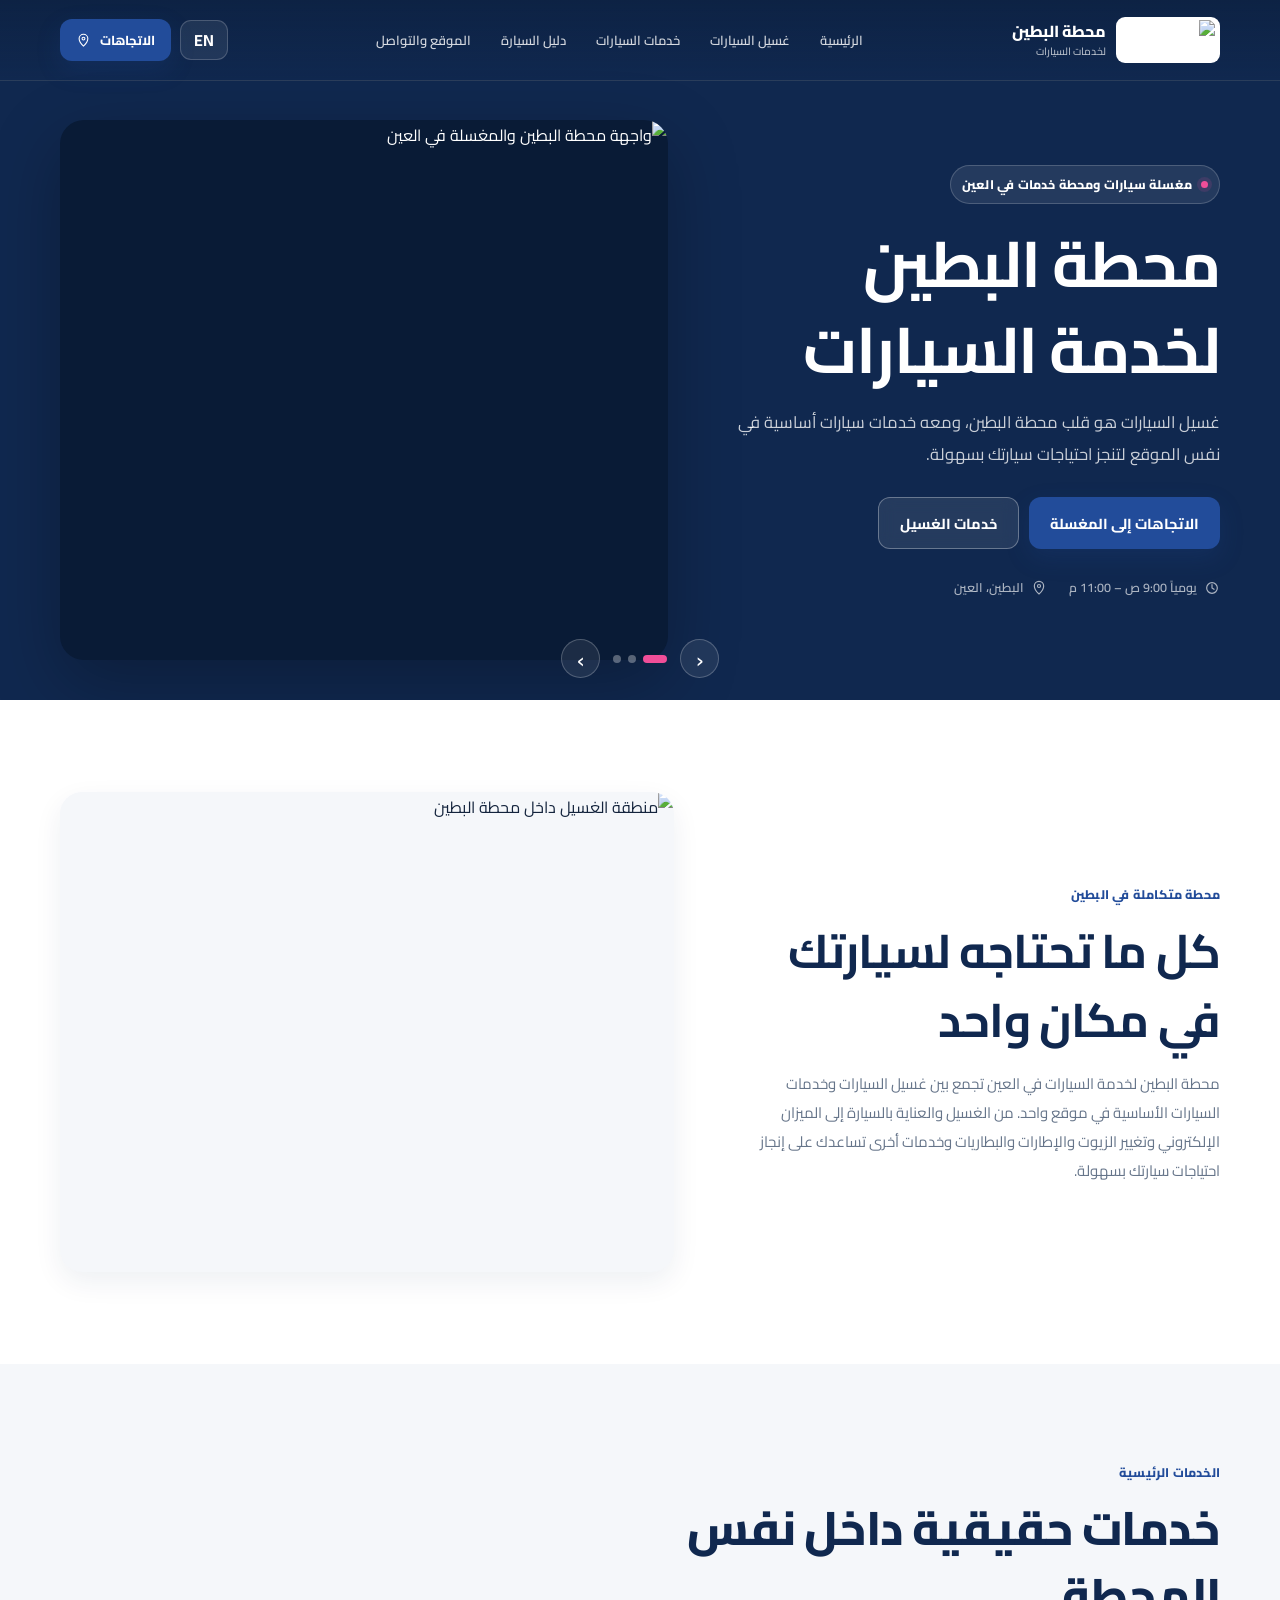
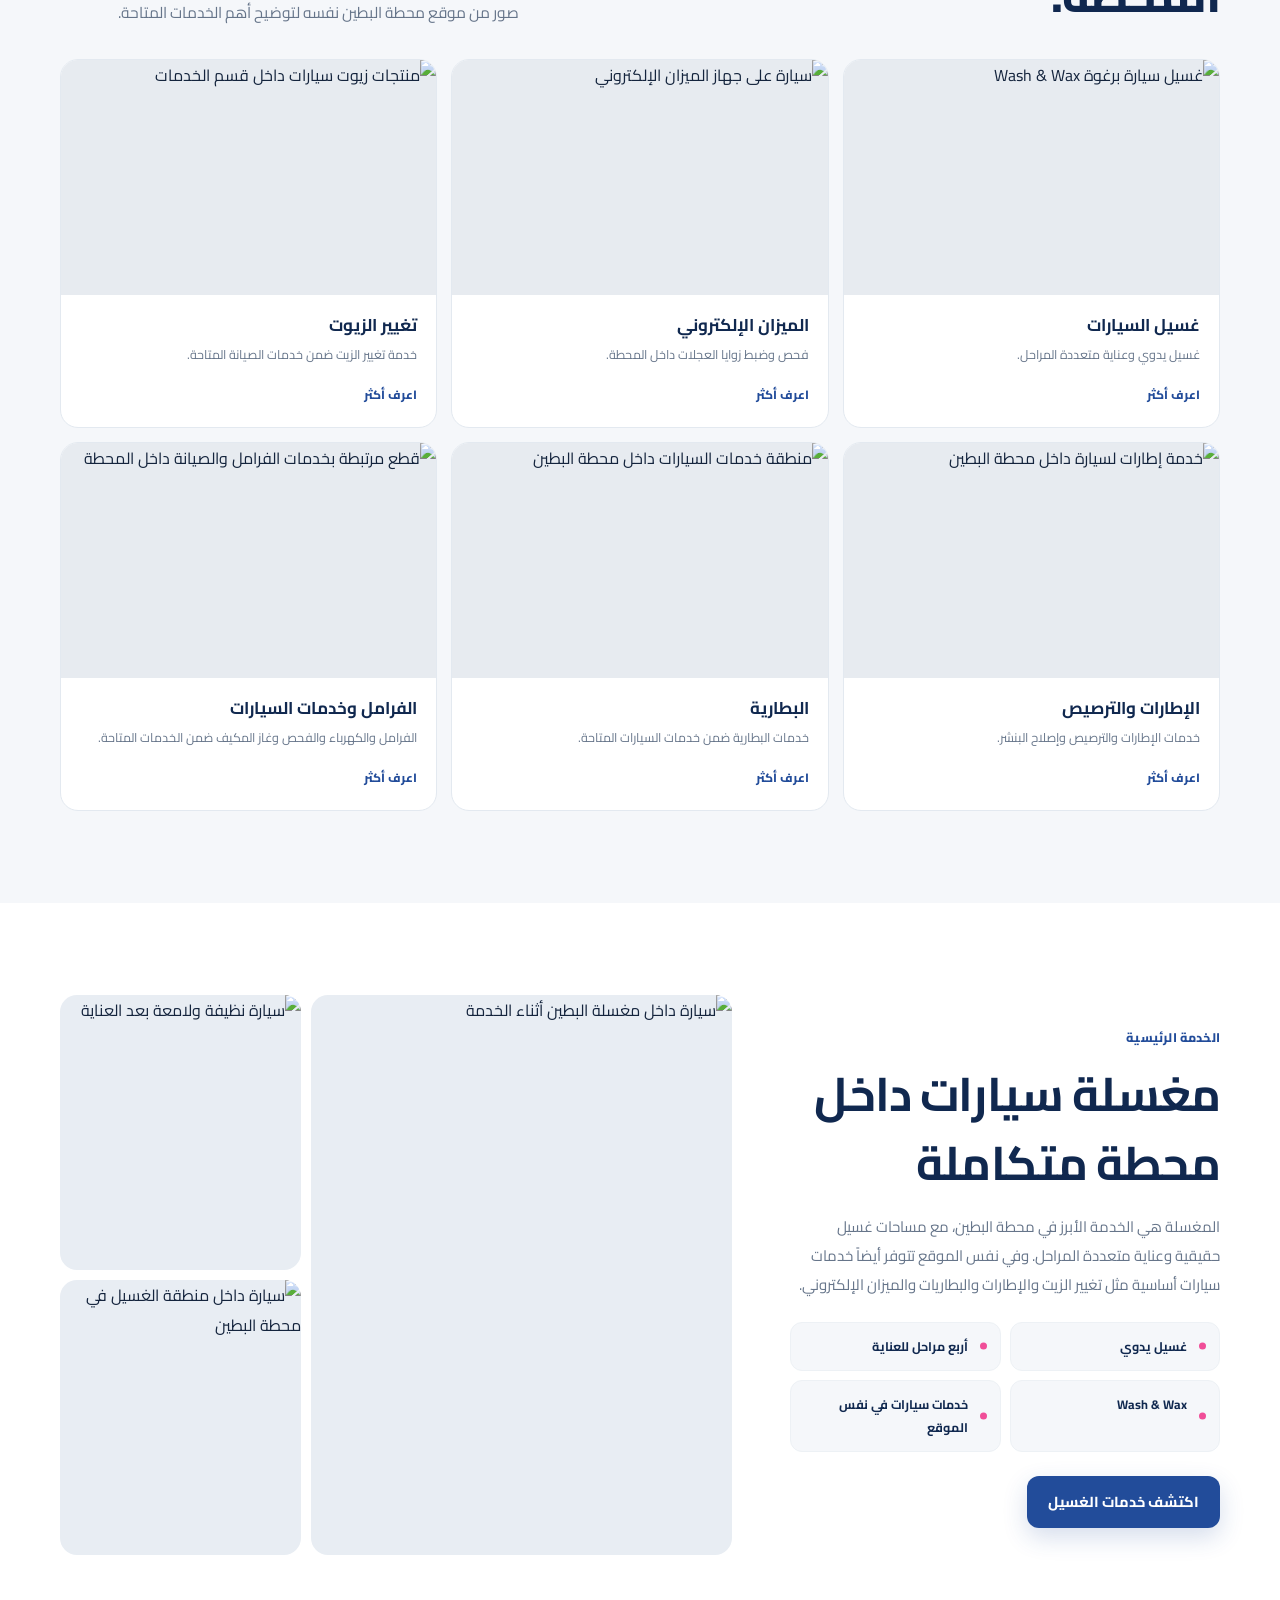
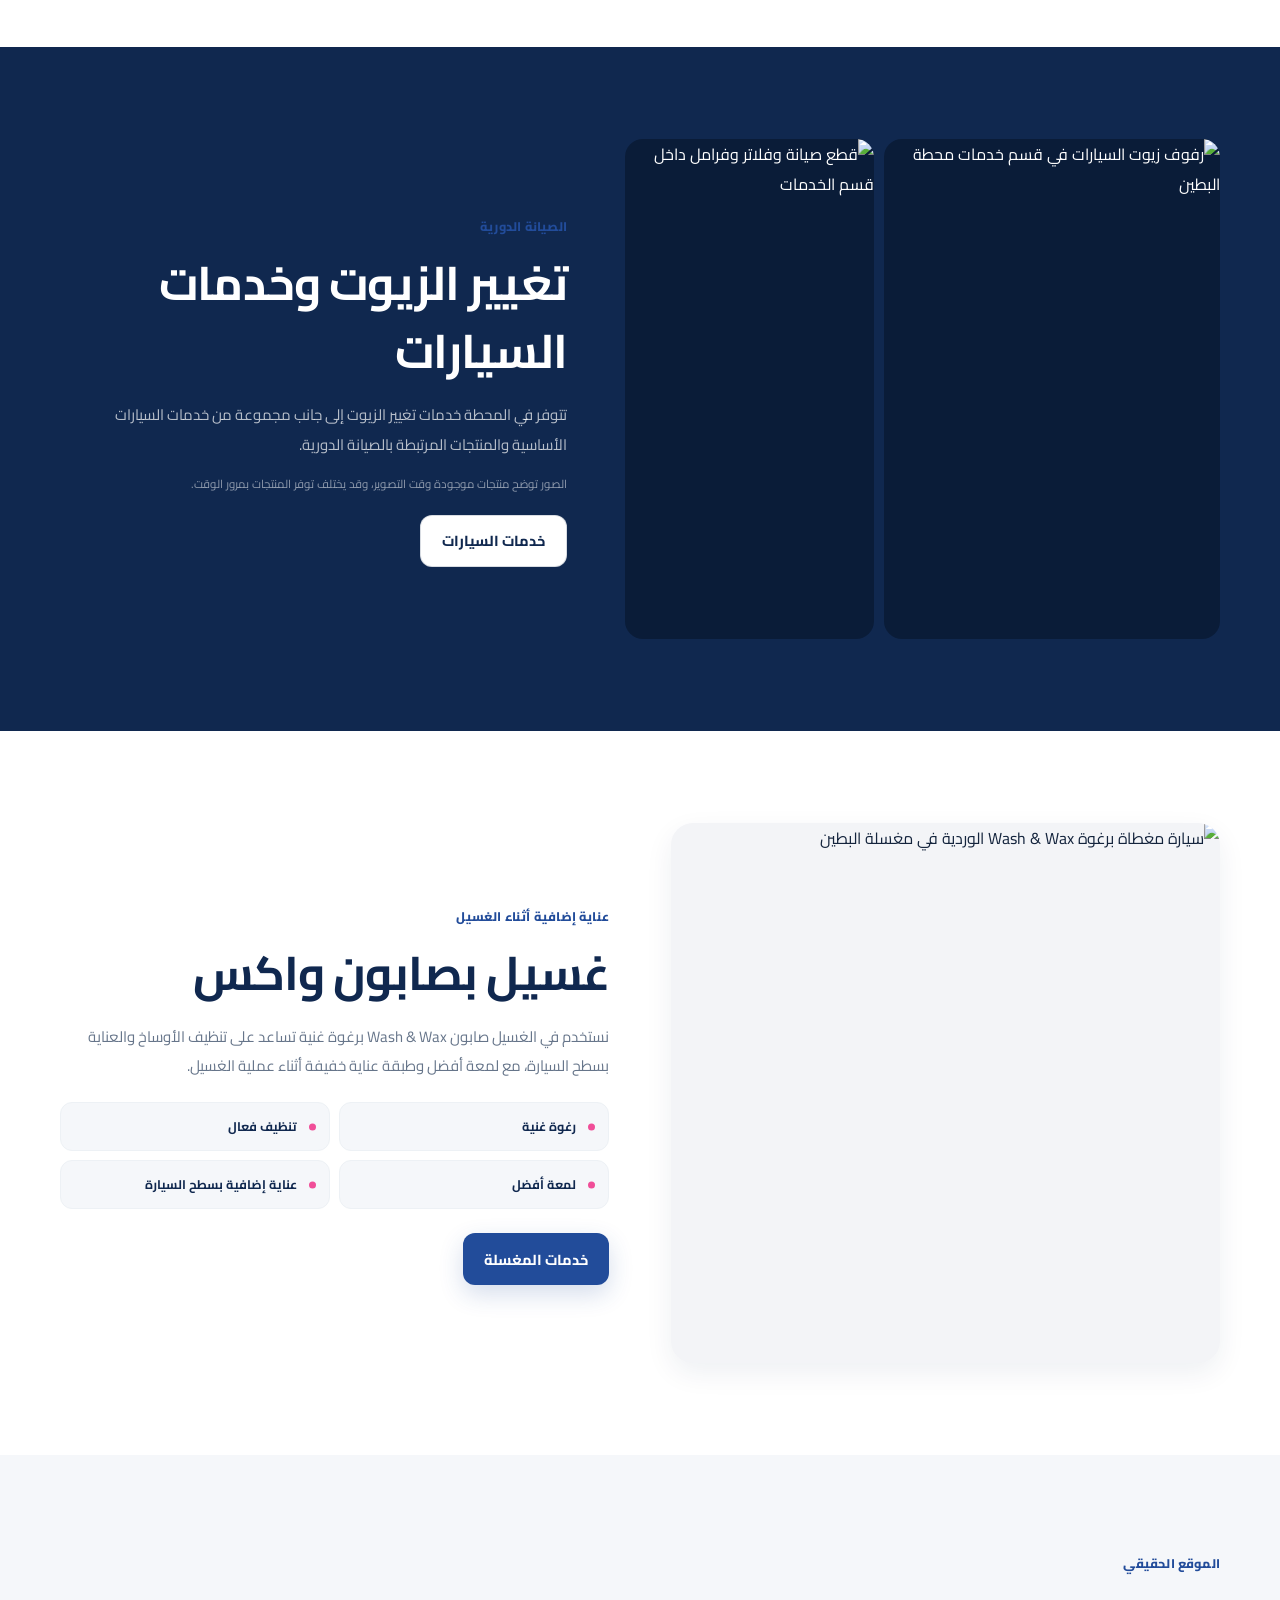
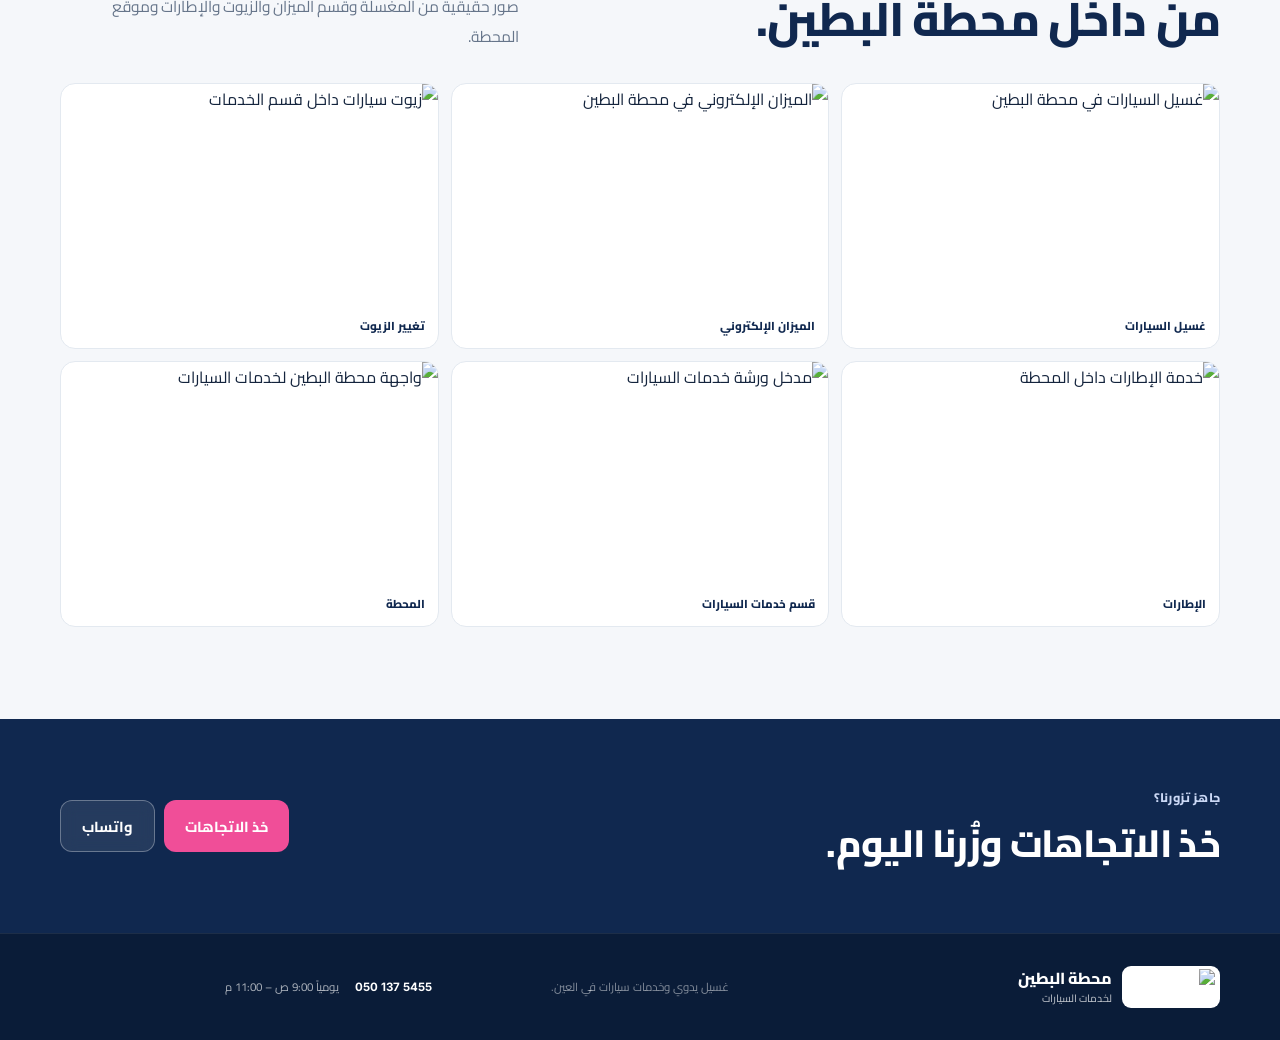
==== commit 66060e69: "Add files via upload" ====
--- a/index.html
+++ b/index.html
@@ -5,22 +5,23 @@
 <meta charset="utf-8"/>
 <meta content="width=device-width,initial-scale=1" name="viewport"/>
 <meta content="#10284F" name="theme-color"/>
-<link href="assets/albateen-logo.png" rel="icon" type="image/png"/>
-<meta content="محطة البطين لخدمات السيارات في العين — غسيل يدوي للسيارات وخدمات سيارات متكاملة. يومياً من 9 صباحاً حتى 11 مساءً." name="description"/>
-<title>محطة البطين لخدمات السيارات | مغسلة سيارات في العين</title>
+<link href="assets/albateen-official-logo.png" rel="icon" type="image/png"/>
+<meta content="محطة البطين لخدمة السيارات في العين تجمع غسيل السيارات والميزان الإلكتروني وتغيير الزيوت والإطارات والبطاريات وخدمات سيارات أساسية في موقع واحد." name="description"/>
+<title>محطة البطين لخدمة السيارات في العين | غسيل وميزان وزيوت وإطارات</title>
 <link href="https://fonts.googleapis.com" rel="preconnect"/>
 <link crossorigin="" href="https://fonts.gstatic.com" rel="preconnect"/>
 <link href="https://fonts.googleapis.com/css2?family=Cairo:wght@400;500;600;700;800&amp;family=Inter:wght@400;500;600;700;800&amp;display=swap" rel="stylesheet"/>
-<link as="image" href="assets/hero-desktop.webp" media="(min-width: 721px)" rel="preload"/>
-<link as="image" href="assets/hero-mobile.webp" media="(max-width: 720px)" rel="preload"/>
+<link as="image" href="assets/approved-station-night-01.webp" rel="preload"/>
 <link href="styles.css" rel="stylesheet"/>
-<script type="application/ld+json">{"@context":"https://schema.org","@type":["LocalBusiness","AutoRepair"],"name":"AL BATEEN Auto Services Station","alternateName":"محطة البطين لخدمات السيارات","telephone":"+971501375455","hasMap":"https://maps.app.goo.gl/kqmiV2ZNQofJTzX68","address":{"@type":"PostalAddress","addressLocality":"Al Ain","addressRegion":"Abu Dhabi","addressCountry":"AE"},"openingHoursSpecification":{"@type":"OpeningHoursSpecification","dayOfWeek":["Monday","Tuesday","Wednesday","Thursday","Friday","Saturday","Sunday"],"opens":"09:00","closes":"23:00"}}</script>
+<script type="application/ld+json">{"@context":"https://schema.org","@type":["LocalBusiness","AutoRepair"],"name":"AL BATEEN Auto Services Station","alternateName":"محطة البطين لخدمات السيارات","telephone":"+971501375455","hasMap":"https://maps.app.goo.gl/kqmiV2ZNQofJTzX68","address":{"@type":"PostalAddress","addressLocality":"Al Ain","addressRegion":"Abu Dhabi","addressCountry":"AE"},"openingHoursSpecification":{"@type":"OpeningHoursSpecification","dayOfWeek":["Monday","Tuesday","Wednesday","Thursday","Friday","Saturday","Sunday"],"opens":"09:00","closes":"23:00"},"url":"https://albateenstation.ae/","logo":"https://albateenstation.ae/assets/albateen-official-logo.png"}</script>
+<link href="https://albateenstation.ae/" rel="canonical"/>
+<meta content="https://albateenstation.ae/" property="og:url"/>
 </head>
-<body>
+<body class="home-station-page" data-title-ar="محطة البطين لخدمة السيارات في العين | غسيل وميزان وزيوت وإطارات" data-title-en="AL BATEEN Auto Services Station | Car Wash & Auto Services in Al Ain" data-desc-ar="محطة البطين لخدمة السيارات في العين تجمع غسيل السيارات والميزان الإلكتروني وتغيير الزيوت والإطارات والبطاريات وخدمات سيارات أساسية في موقع واحد." data-desc-en="AL BATEEN Auto Services Station in Al Ain offers car wash, electronic wheel alignment, oil change, tyres, batteries and other verified automotive services in one location.">
 <header class="site-header" id="top">
 <div class="container nav-wrap">
 <a aria-label="الصفحة الرئيسية" class="brand" href="index.html">
-<img alt="AL BATEEN Auto Services Station" class="brand-logo" src="assets/albateen-logo.png"/>
+<img alt="AL BATEEN Auto Services Station" class="brand-logo" src="assets/albateen-official-logo.png"/>
 <span class="brand-copy">
 <strong data-ar="محطة البطين" data-en="AL BATEEN">محطة البطين</strong>
 <small data-ar="لخدمات السيارات" data-en="Auto Services Station">لخدمات السيارات</small>
@@ -55,209 +56,223 @@
 </div>
 </header>
 <main>
-<section class="hero">
-<picture class="hero-media">
-<source media="(max-width:720px)" srcset="assets/hero-mobile.webp"/>
-<img alt="غسيل يدوي لسيارة داخل محطة البطين في العين" fetchpriority="high" height="563" src="assets/hero-desktop.webp" width="840"/>
-</picture>
-<div class="hero-overlay"></div>
-<div class="container hero-content">
-<div class="eyebrow">
-<span class="dot"></span>
-<span data-ar="غسيل يدوي للسيارات في العين" data-en="Hand Car Wash in Al Ain">غسيل يدوي للسيارات في العين</span>
-</div>
-<h1>
-<span data-ar="من أول نفخة هواء…" data-en="From the first blast of air…">من أول نفخة هواء…</span>
-<em data-ar="إلى آخر لمعة." data-en="to the final shine.">إلى آخر لمعة.</em>
-</h1>
-<p data-ar="غسيل يدوي على أربع مراحل، بعناية حقيقية من البداية حتى اللمسة الأخيرة." data-en="A four-stage hand wash, with real care from preparation to the final finish.">
-          غسيل يدوي على أربع مراحل، بعناية حقيقية من البداية حتى اللمسة الأخيرة.
-        </p>
-<div class="hero-actions">
-<a class="btn btn-primary btn-lg" href="https://maps.app.goo.gl/kqmiV2ZNQofJTzX68" rel="noopener" target="_blank">
-<svg aria-hidden="true" viewbox="0 0 24 24"><path d="M12 21s7-6.1 7-12A7 7 0 1 0 5 9c0 5.9 7 12 7 12Z"></path><circle cx="12" cy="9" r="2.3"></circle></svg>
-<span data-ar="خذ الاتجاهات" data-en="Get Directions">خذ الاتجاهات</span>
-</a>
-<a class="btn btn-glass btn-lg" href="https://wa.me/971501375455" rel="noopener" target="_blank">
-<svg aria-hidden="true" viewbox="0 0 24 24"><path d="M20 11.8a8 8 0 0 1-11.7 7.1L4 20l1.1-4.1A8 8 0 1 1 20 11.8Z"></path><path d="M8.4 8.1c.2-.5.4-.5.7-.5h.6c.2 0 .4.1.5.4l.7 1.6c.1.3.1.5-.1.7l-.6.7c-.2.2-.2.4 0 .7.7 1.2 1.7 2.1 2.9 2.6.3.1.5.1.7-.1l.8-1c.2-.2.4-.3.7-.2l1.7.8c.3.1.4.3.4.5 0 .8-.4 1.5-1 2-1 .8-2.4.8-4.1.1-2.9-1.2-5.2-3.8-6-6.2-.5-1.4-.3-2.1.1-2.9Z"></path></svg>
-<span data-ar="واتساب" data-en="WhatsApp">واتساب</span>
-</a>
-<a class="text-call" href="tel:+971501375455">
-<span data-ar="أو اتصل الآن" data-en="or call now">أو اتصل الآن</span>
-<bdi>050 137 5455</bdi>
-</a>
-</div>
-<div class="hero-meta">
-<span>
-<svg viewbox="0 0 24 24"><circle cx="12" cy="12" r="8"></circle><path d="M12 7v5l3 2"></path></svg>
-<span data-ar="يومياً 9:00 ص – 11:00 م" data-en="Daily 9:00 AM – 11:00 PM">يومياً 9:00 ص – 11:00 م</span>
-</span>
-<span>
-<svg viewbox="0 0 24 24"><path d="M12 21s7-6.1 7-12A7 7 0 1 0 5 9c0 5.9 7 12 7 12Z"></path><circle cx="12" cy="9" r="2.3"></circle></svg>
-<span data-ar="العين، أبوظبي" data-en="Al Ain, Abu Dhabi">العين، أبوظبي</span>
-</span>
-</div>
-</div>
-</section>
-<section class="section process" id="process">
-<div class="container">
-<div class="section-head">
-<div>
-<span class="kicker" data-ar="غسيل يدوي. أربع مراحل." data-en="Hand wash. Four stages.">غسيل يدوي. أربع مراحل.</span>
-<h2 data-ar="العناية تبدأ قبل الماء." data-en="Care starts before the water.">العناية تبدأ قبل الماء.</h2>
-</div>
-<p data-ar="عملية واضحة ومدروسة من تجهيز السيارة بالهواء إلى التجفيف واللمسة النهائية." data-en="A clear process from air preparation through washing, wiping and the final finish.">
-            عملية واضحة ومدروسة من تجهيز السيارة بالهواء إلى التجفيف واللمسة النهائية.
-          </p>
-</div>
-<div class="process-grid">
-<article class="stage-card">
-<div class="stage-image">
-<img alt="مرحلة تجهيز السيارة بالهواء" decoding="async" loading="lazy" src="assets/stage-air.webp"/>
-<span>01</span>
-</div>
-<div class="stage-copy">
-<h3 data-ar="تجهيز بالهواء" data-en="Air preparation">تجهيز بالهواء</h3>
-<p data-ar="نبدأ بمرحلة الهواء لتجهيز السيارة قبل الغسيل." data-en="We start with compressed air to prepare the vehicle before washing.">نبدأ بمرحلة الهواء لتجهيز السيارة قبل الغسيل.</p>
-</div>
-</article>
-<article class="stage-card">
-<div class="stage-image">
-<img alt="غسيل السيارة يدوياً بالصابون" decoding="async" loading="lazy" src="assets/stage-soap.webp"/>
-<span>02</span>
-</div>
-<div class="stage-copy">
-<h3 data-ar="غسيل يدوي بالصابون" data-en="Hand wash with soap">غسيل يدوي بالصابون</h3>
-<p data-ar="غسيل يدوي بصابون يحتوي على الشمع للمساعدة على اللمعة والحماية." data-en="Hand washing with wax-containing soap to help enhance shine and protection.">غسيل يدوي بصابون يحتوي على الشمع للمساعدة على اللمعة والحماية.</p>
-</div>
-</article>
-<article class="stage-card">
-<div class="stage-image">
-<img alt="مرحلة المسح واللمعة" decoding="async" loading="lazy" src="assets/stage-wipe.webp"/>
-<span>03</span>
-</div>
-<div class="stage-copy">
-<h3 data-ar="المسح واللمعة" data-en="Wipe &amp; Shine">المسح واللمعة</h3>
-<p data-ar="مسح دقيق وإنهاء مرتب بعد الغسيل لإظهار النظافة واللمعة." data-en="Careful wiping and finishing after the wash for a clean, glossy finish.">مسح دقيق وإنهاء مرتب بعد الغسيل لإظهار النظافة واللمعة.</p>
-</div>
-</article>
-<article class="stage-card">
-<div class="stage-image">
-<img alt="مرحلة التجفيف واللمسة النهائية" decoding="async" loading="lazy" src="assets/stage-finish.webp"/>
-<span>04</span>
-</div>
-<div class="stage-copy">
-<h3 data-ar="تجفيف ولمسة نهائية" data-en="Drying &amp; final finish">تجفيف ولمسة نهائية</h3>
-<p data-ar="تجفيف السيارة وإنهاؤها بمنتج يساعد على تحسين اللمعة النهائية." data-en="Drying and final finishing with a product that helps improve the final shine.">تجفيف السيارة وإنهاؤها بمنتج يساعد على تحسين اللمعة النهائية.</p>
-</div>
-</article>
-</div>
-</div>
-</section>
-<section class="section wash-services" id="services">
-<div class="container service-layout">
-<div class="service-intro">
-<span class="kicker light" data-ar="خدمات المغسلة" data-en="Car Wash Services">خدمات المغسلة</span>
-<h2 data-ar="نظافة واضحة، بدون تعقيد." data-en="A cleaner car, without the fuss.">نظافة واضحة، بدون تعقيد.</h2>
-<p data-ar="اختر الخدمة المناسبة لسيارتك، واسأل الفريق عن التفاصيل المتاحة عند زيارتك." data-en="Choose the wash service that suits your vehicle and ask our team about available options when you visit.">
-            اختر الخدمة المناسبة لسيارتك، واسأل الفريق عن التفاصيل المتاحة عند زيارتك.
-          </p>
-<a class="inline-link" href="https://wa.me/971501375455" rel="noopener" target="_blank">
-<span data-ar="اسألنا على واتساب" data-en="Ask us on WhatsApp">اسألنا على واتساب</span>
-<span aria-hidden="true">←</span>
-</a>
-</div>
-<div class="service-list">
-<div class="service-item"><span>01</span><strong data-ar="غسيل خارجي" data-en="Exterior wash">غسيل خارجي</strong></div>
-<div class="service-item"><span>02</span><strong data-ar="غسيل كامل" data-en="Full wash">غسيل كامل</strong></div>
-<div class="service-item"><span>03</span><strong data-ar="غسيل بالبخار" data-en="Steam wash">غسيل بالبخار</strong></div>
-<div class="service-item"><span>04</span><strong data-ar="غسيل دراجات" data-en="Motorcycle wash">غسيل دراجات</strong></div>
-<div class="service-item"><span>05</span><strong data-ar="واكس" data-en="Wax">واكس</strong></div>
-<div class="service-item"><span>06</span><strong data-ar="تنظيف ولمعان الجنوط" data-en="Wheel &amp; rim cleaning">تنظيف ولمعان الجنوط</strong></div>
-</div>
-</div>
-</section>
-<section class="section auto-services" id="auto-services">
-<div class="container">
-<div class="section-head compact">
-<div>
-<span class="kicker" data-ar="أكثر من مغسلة" data-en="More than a car wash">أكثر من مغسلة</span>
-<h2 data-ar="خدمات سيارات في مكان واحد." data-en="Automotive services in one place.">خدمات سيارات في مكان واحد.</h2>
-</div>
-<p data-ar="بعد الغسيل، تجد في المحطة مجموعة من خدمات الصيانة السريعة والعناية بالسيارة." data-en="Beyond the wash, the station offers a range of practical vehicle care and maintenance services.">
-            بعد الغسيل، تجد في المحطة مجموعة من خدمات الصيانة السريعة والعناية بالسيارة.
-          </p>
-</div>
-<div class="auto-grid">
-<div class="auto-card"><span aria-hidden="true" class="auto-icon"><svg viewbox="0 0 24 24"><path d="M12 3c2.7 3.3 5 6.2 5 9a5 5 0 0 1-10 0c0-2.8 2.3-5.7 5-9Z"></path><path d="M9.7 14.2c.5 1.1 1.4 1.8 2.6 1.8"></path></svg></span><b data-ar="تغيير الزيت" data-en="Oil change">تغيير الزيت</b></div>
-<div class="auto-card"><span aria-hidden="true" class="auto-icon"><svg viewbox="0 0 24 24"><circle cx="12" cy="12" r="7"></circle><circle cx="12" cy="12" r="3"></circle><path d="M12 5v2M12 17v2M5 12h2M17 12h2"></path></svg></span><b data-ar="الإطارات" data-en="Tyres">الإطارات</b></div>
-<div class="auto-card"><span aria-hidden="true" class="auto-icon"><svg viewbox="0 0 24 24"><path d="M5 8h14l1.5 4v5h-2v2h-2v-2h-9v2h-2v-2h-2v-5L5 8Z"></path><path d="M7 8l1-3h8l1 3"></path><circle cx="7.5" cy="14" r="1"></circle><circle cx="16.5" cy="14" r="1"></circle><path d="M2 6h3M19 6h3"></path></svg></span><b data-ar="ميزان وترصيص" data-en="Alignment &amp; balancing">ميزان وترصيص</b></div>
-<div class="auto-card"><span aria-hidden="true" class="auto-icon"><svg viewbox="0 0 24 24"><rect height="11" rx="2" width="14" x="5" y="7"></rect><path d="M9 7V5h6v2M8 12h3M9.5 10.5v3M14 12h2"></path></svg></span><b data-ar="البطارية والفرامل" data-en="Battery &amp; brakes">البطارية والفرامل</b></div>
-<div class="auto-card"><span aria-hidden="true" class="auto-icon"><svg viewbox="0 0 24 24"><path d="M12 3v18M5.5 6.8l13 10.4M18.5 6.8l-13 10.4"></path><path d="m9.8 4 2.2 2.2L14.2 4M9.8 20l2.2-2.2 2.2 2.2M4.3 9l3 .8-.3 3M19.7 15l-3-.8.3-3M19.7 9l-3 .8.3 3M4.3 15l3-.8-.3-3"></path></svg></span><b data-ar="تكييف وغاز المكيف" data-en="Car AC &amp; gas">تكييف وغاز المكيف</b></div>
-<div class="auto-card"><span aria-hidden="true" class="auto-icon"><svg viewbox="0 0 24 24"><rect height="11" rx="2" width="16" x="4" y="5"></rect><path d="M8 20h8M12 16v4M8 10l2 2 3-4 3 3"></path></svg></span><b data-ar="فحص كمبيوتر" data-en="Computer diagnostics">فحص كمبيوتر</b></div>
-<div class="auto-card"><span aria-hidden="true" class="auto-icon"><svg viewbox="0 0 24 24"><circle cx="12" cy="13" r="7"></circle><path d="M12 6V3M9.5 3h5M12 13l3-2M7.5 17.5h9"></path></svg></span><b data-ar="نيتروجين" data-en="Nitrogen">نيتروجين</b></div>
-<div class="auto-card"><span aria-hidden="true" class="auto-icon"><svg viewbox="0 0 24 24"><circle cx="10" cy="13" r="6"></circle><circle cx="10" cy="13" r="2.5"></circle><path d="m14.5 8.5 4-4M16 4h3v3M14.3 16.8l4.2 2.2"></path></svg></span><b data-ar="إصلاح البنشر" data-en="Puncture repair">إصلاح البنشر</b></div>
-</div>
-</div>
-</section>
-<section class="section visit" id="visit">
-<div class="container visit-grid">
-<div class="visit-gallery">
-<figure class="visit-main">
-<img alt="واجهة محطة البطين لخدمات السيارات في النهار" decoding="async" loading="lazy" src="assets/location-day.webp"/>
-</figure>
-<figure class="visit-night">
-<img alt="واجهة محطة البطين لخدمات السيارات ليلاً" decoding="async" loading="lazy" src="assets/location-night.webp"/>
-</figure>
-</div>
-<div class="visit-copy">
-<span class="kicker" data-ar="زورونا في العين" data-en="Visit us in Al Ain">زورونا في العين</span>
-<h2 data-ar="سيارتك قريبة من عناية أفضل." data-en="Better car care is closer than you think.">سيارتك قريبة من عناية أفضل.</h2>
-<p data-ar="محطة البطين لخدمات السيارات — العين، أبوظبي. نعمل يومياً من 9 صباحاً حتى 11 مساءً." data-en="AL BATEEN Auto Services Station — Al Ain, Abu Dhabi. Open daily from 9:00 AM to 11:00 PM.">
-            محطة البطين لخدمات السيارات — العين، أبوظبي. نعمل يومياً من 9 صباحاً حتى 11 مساءً.
-          </p>
-<div class="visit-facts">
-<div>
-<small data-ar="الموقع" data-en="Location">الموقع</small>
-<strong data-ar="العين، أبوظبي" data-en="Al Ain, Abu Dhabi">العين، أبوظبي</strong>
-</div>
-<div>
-<small data-ar="ساعات العمل" data-en="Opening hours">ساعات العمل</small>
-<strong data-ar="9:00 ص – 11:00 م يومياً" data-en="9:00 AM – 11:00 PM daily">9:00 ص – 11:00 م يومياً</strong>
-</div>
-</div>
-<div class="visit-actions">
-<a class="btn btn-primary btn-lg" href="https://maps.app.goo.gl/kqmiV2ZNQofJTzX68" rel="noopener" target="_blank">
-<span data-ar="افتح الاتجاهات" data-en="Open Directions">افتح الاتجاهات</span>
-</a>
-<a class="btn btn-outline btn-lg" href="tel:+971501375455">
-<span data-ar="اتصل بنا" data-en="Call Us">اتصل بنا</span>
-</a>
-</div>
-</div>
-</div>
-</section>
+<section class="station-hero-slider" data-hero-slider aria-label="AL BATEEN car wash and station services">
+  <div class="station-slide is-active" data-slide="0">
+    <div class="container station-slide-grid">
+      <div class="station-slide-copy">
+        <span class="eyebrow"><span class="dot"></span><span data-ar="مغسلة سيارات ومحطة خدمات في العين" data-en="Car wash & auto service station in Al Ain">مغسلة سيارات ومحطة خدمات في العين</span></span>
+        <h1 data-ar="محطة البطين لخدمة السيارات" data-en="AL BATEEN Auto Services Station">محطة البطين لخدمة السيارات</h1>
+        <p data-ar="غسيل السيارات هو قلب محطة البطين، ومعه خدمات سيارات أساسية في نفس الموقع لتنجز احتياجات سيارتك بسهولة." data-en="Car washing is at the heart of AL BATEEN, supported by essential automotive services in the same Al Ain location.">غسيل السيارات هو قلب محطة البطين، ومعه خدمات سيارات أساسية في نفس الموقع لتنجز احتياجات سيارتك بسهولة.</p>
+        <div class="hero-actions">
+          <a class="btn btn-primary btn-lg" href="https://maps.app.goo.gl/kqmiV2ZNQofJTzX68" target="_blank" rel="noopener"><span data-ar="الاتجاهات إلى المغسلة" data-en="Directions to the Car Wash">الاتجاهات إلى المغسلة</span></a>
+          <a class="btn btn-glass btn-lg" href="car-wash.html"><span data-ar="خدمات الغسيل" data-en="Car Wash Services">خدمات الغسيل</span></a>
+        </div>
+        <div class="hero-meta">
+          <span><svg viewBox="0 0 24 24"><circle cx="12" cy="12" r="8"/><path d="M12 7v5l3 2"/></svg><span data-ar="يومياً 9:00 ص – 11:00 م" data-en="Daily 9:00 AM – 11:00 PM">يومياً 9:00 ص – 11:00 م</span></span>
+          <span><svg viewBox="0 0 24 24"><path d="M12 21s7-6.1 7-12A7 7 0 1 0 5 9c0 5.9 7 12 7 12Z"/><circle cx="12" cy="9" r="2.3"/></svg><span data-ar="البطين، العين" data-en="Al Bateen, Al Ain">البطين، العين</span></span>
+        </div>
+      </div>
+      <div class="station-slide-media">
+        <img src="assets/approved-station-night-02.webp" alt="واجهة محطة البطين والمغسلة في العين" data-alt-ar="واجهة محطة البطين والمغسلة في العين" data-alt-en="AL BATEEN car wash and auto service station exterior in Al Ain" fetchpriority="high"/>
+      </div>
+    </div>
+  </div>
+
+  <div class="station-slide" data-slide="1" aria-hidden="true">
+    <div class="container station-slide-grid">
+      <div class="station-slide-copy">
+        <span class="eyebrow"><span class="dot"></span><span data-ar="غسيل سيارات يدوي" data-en="Hand Car Wash">غسيل سيارات يدوي</span></span>
+        <h2 data-ar="عناية بسيارتك عبر أربع مراحل" data-en="Four-Stage Car Wash Care">عناية بسيارتك عبر أربع مراحل</h2>
+        <p data-ar="من تجهيز السيارة قبل الغسيل إلى الغسيل اليدوي والمسح واللمعة ثم التجفيف واللمسة النهائية." data-en="From preparation to hand washing, wipe & shine, drying and the final finish.">من تجهيز السيارة قبل الغسيل إلى الغسيل اليدوي والمسح واللمعة ثم التجفيف واللمسة النهائية.</p>
+        <div class="hero-actions"><a class="btn btn-primary btn-lg" href="car-wash.html#process"><span data-ar="مراحل الغسيل" data-en="Wash Process">مراحل الغسيل</span></a></div>
+      </div>
+      <div class="station-slide-media">
+        <img src="assets/approved-wash-bay-sedan.webp" alt="سيارة داخل منطقة الغسيل في محطة البطين" data-alt-ar="سيارة داخل منطقة الغسيل في محطة البطين" data-alt-en="Vehicle inside the AL BATEEN car wash bay" loading="lazy" decoding="async"/>
+      </div>
+    </div>
+  </div>
+
+  <div class="station-slide" data-slide="2" aria-hidden="true">
+    <div class="container station-slide-grid">
+      <div class="station-slide-copy">
+        <span class="eyebrow"><span class="dot"></span><span data-ar="Wash &amp; Wax" data-en="Wash &amp; Wax">Wash &amp; Wax</span></span>
+        <h2 data-ar="غسيل بصابون واكس" data-en="Wash &amp; Wax Car Care">غسيل بصابون واكس</h2>
+        <p data-ar="رغوة غنية للمساعدة على التنظيف واللمعة والعناية الخفيفة بسطح السيارة أثناء الغسيل." data-en="Rich foam to support cleaning, enhanced gloss and light wax-based surface care during the wash.">رغوة غنية للمساعدة على التنظيف واللمعة والعناية الخفيفة بسطح السيارة أثناء الغسيل.</p>
+        <div class="hero-actions"><a class="btn btn-primary btn-lg" href="car-wash.html#wash-wax"><span data-ar="Wash &amp; Wax" data-en="Wash &amp; Wax">Wash &amp; Wax</span></a></div>
+      </div>
+      <div class="station-slide-media station-slide-media-foam">
+        <img src="assets/approved-wash-wax-foam.webp" alt="سيارة مغطاة برغوة Wash &amp; Wax الوردية أثناء الغسيل" data-alt-ar="سيارة مغطاة برغوة Wash &amp; Wax الوردية أثناء الغسيل" data-alt-en="Vehicle covered with pink Wash &amp; Wax foam during washing" loading="lazy" decoding="async"/>
+      </div>
+    </div>
+  </div>
+
+  <div class="hero-slider-controls" aria-label="Hero slider controls">
+    <button class="hero-control hero-prev" type="button" aria-label="Previous slide">‹</button>
+    <div class="hero-dots">
+      <button class="hero-dot is-active" type="button" data-dot="0" aria-label="Slide 1"></button>
+      <button class="hero-dot" type="button" data-dot="1" aria-label="Slide 2"></button>
+      <button class="hero-dot" type="button" data-dot="2" aria-label="Slide 3"></button>
+    </div>
+    <button class="hero-control hero-next" type="button" aria-label="Next slide">›</button>
+  </div>
+</section>
+
+<section class="section station-intro-section">
+  <div class="container station-intro">
+    <div class="station-intro-copy">
+      <span class="kicker" data-ar="محطة متكاملة في البطين" data-en="A complete station in Al Bateen">محطة متكاملة في البطين</span>
+      <h2 data-ar="كل ما تحتاجه لسيارتك في مكان واحد" data-en="More Than a Car Wash">كل ما تحتاجه لسيارتك في مكان واحد</h2>
+      <p data-ar="محطة البطين لخدمة السيارات في العين تجمع بين غسيل السيارات وخدمات السيارات الأساسية في موقع واحد. من الغسيل والعناية بالسيارة إلى الميزان الإلكتروني وتغيير الزيوت والإطارات والبطاريات وخدمات أخرى تساعدك على إنجاز احتياجات سيارتك بسهولة."
+         data-en="AL BATEEN brings car washing and essential automotive services together in one location in Al Ain — from vehicle care and washing to electronic wheel alignment, oil changes, tyres, batteries and other verified automotive services.">
+        محطة البطين لخدمة السيارات في العين تجمع بين غسيل السيارات وخدمات السيارات الأساسية في موقع واحد. من الغسيل والعناية بالسيارة إلى الميزان الإلكتروني وتغيير الزيوت والإطارات والبطاريات وخدمات أخرى تساعدك على إنجاز احتياجات سيارتك بسهولة.
+      </p>
+    </div>
+    <figure class="station-intro-image">
+      <img src="assets/approved-wash-bays-wide.webp" alt="منطقة الغسيل داخل محطة البطين" data-alt-ar="منطقة الغسيل داخل محطة البطين" data-alt-en="Car wash bays inside AL BATEEN" loading="lazy" decoding="async"/>
+    </figure>
+  </div>
+</section>
+
+<section class="section home-services-overview">
+  <div class="container">
+    <div class="section-head compact">
+      <div>
+        <span class="kicker" data-ar="الخدمات الرئيسية" data-en="Main Services">الخدمات الرئيسية</span>
+        <h2 data-ar="خدمات حقيقية داخل نفس المحطة." data-en="Real services, all at the same station.">خدمات حقيقية داخل نفس المحطة.</h2>
+      </div>
+      <p data-ar="صور من موقع محطة البطين نفسه لتوضيح أهم الخدمات المتاحة." data-en="Real photos from AL BATEEN showing the station's key service areas.">صور من موقع محطة البطين نفسه لتوضيح أهم الخدمات المتاحة.</p>
+    </div>
+
+    <div class="photo-services-grid">
+      <article class="photo-service-card">
+        <a class="photo-service-image" href="car-wash.html"><img src="assets/approved-wash-wax-foam.webp" alt="غسيل سيارة برغوة Wash &amp; Wax" data-alt-ar="غسيل سيارة برغوة Wash &amp; Wax" data-alt-en="Car wash with Wash &amp; Wax foam" loading="lazy" decoding="async"/></a>
+        <div class="photo-service-copy"><h3 data-ar="غسيل السيارات" data-en="Car Wash">غسيل السيارات</h3><p data-ar="غسيل يدوي وعناية متعددة المراحل." data-en="Hand washing and multi-stage vehicle care.">غسيل يدوي وعناية متعددة المراحل.</p><a href="car-wash.html" data-ar="اعرف أكثر" data-en="Learn more">اعرف أكثر</a></div>
+      </article>
+
+      <article class="photo-service-card">
+        <a class="photo-service-image" href="auto-services.html#alignment"><img src="assets/alignment-wheel-closeup.webp" alt="سيارة على جهاز الميزان الإلكتروني" data-alt-ar="سيارة على جهاز الميزان الإلكتروني" data-alt-en="Vehicle on electronic wheel alignment equipment" loading="lazy" decoding="async"/></a>
+        <div class="photo-service-copy"><h3 data-ar="الميزان الإلكتروني" data-en="Electronic Wheel Alignment">الميزان الإلكتروني</h3><p data-ar="فحص وضبط زوايا العجلات داخل المحطة." data-en="Wheel-geometry checking and adjustment on site.">فحص وضبط زوايا العجلات داخل المحطة.</p><a href="auto-services.html#alignment" data-ar="اعرف أكثر" data-en="Learn more">اعرف أكثر</a></div>
+      </article>
+
+      <article class="photo-service-card">
+        <a class="photo-service-image" href="auto-services.html#oil-change"><img src="assets/oil-shelves.webp" alt="منتجات زيوت سيارات داخل قسم الخدمات" data-alt-ar="منتجات زيوت سيارات داخل قسم الخدمات" data-alt-en="Motor-oil products inside the auto service area" loading="lazy" decoding="async"/></a>
+        <div class="photo-service-copy"><h3 data-ar="تغيير الزيوت" data-en="Oil Change">تغيير الزيوت</h3><p data-ar="خدمة تغيير الزيت ضمن خدمات الصيانة المتاحة." data-en="Oil-change service within the station's auto services.">خدمة تغيير الزيت ضمن خدمات الصيانة المتاحة.</p><a href="auto-services.html#oil-change" data-ar="اعرف أكثر" data-en="Learn more">اعرف أكثر</a></div>
+      </article>
+
+      <article class="photo-service-card">
+        <a class="photo-service-image" href="auto-services.html#tyres"><img src="assets/tyre-service.webp" alt="خدمة إطارات لسيارة داخل محطة البطين" data-alt-ar="خدمة إطارات لسيارة داخل محطة البطين" data-alt-en="Tyre service at AL BATEEN" loading="lazy" decoding="async"/></a>
+        <div class="photo-service-copy"><h3 data-ar="الإطارات والترصيص" data-en="Tyres &amp; Wheel Balancing">الإطارات والترصيص</h3><p data-ar="خدمات الإطارات والترصيص وإصلاح البنشر." data-en="Tyre service, wheel balancing and puncture repair.">خدمات الإطارات والترصيص وإصلاح البنشر.</p><a href="auto-services.html#tyres" data-ar="اعرف أكثر" data-en="Learn more">اعرف أكثر</a></div>
+      </article>
+
+      <article class="photo-service-card">
+        <a class="photo-service-image" href="auto-services.html#other-services"><img src="assets/alignment-bay-angle.webp" alt="منطقة خدمات السيارات داخل محطة البطين" data-alt-ar="منطقة خدمات السيارات داخل محطة البطين" data-alt-en="Automotive service area inside AL BATEEN" loading="lazy" decoding="async"/></a>
+        <div class="photo-service-copy"><h3 data-ar="البطارية" data-en="Battery Service">البطارية</h3><p data-ar="خدمات البطارية ضمن خدمات السيارات المتاحة." data-en="Battery service as part of the station's auto services.">خدمات البطارية ضمن خدمات السيارات المتاحة.</p><a href="auto-services.html#other-services" data-ar="اعرف أكثر" data-en="Learn more">اعرف أكثر</a></div>
+      </article>
+
+      <article class="photo-service-card">
+        <a class="photo-service-image" href="auto-services.html#other-services"><img src="assets/brake-parts.webp" alt="قطع مرتبطة بخدمات الفرامل والصيانة داخل المحطة" data-alt-ar="قطع مرتبطة بخدمات الفرامل والصيانة داخل المحطة" data-alt-en="Brake and maintenance parts inside the station" loading="lazy" decoding="async"/></a>
+        <div class="photo-service-copy"><h3 data-ar="الفرامل وخدمات السيارات" data-en="Brakes &amp; Auto Services">الفرامل وخدمات السيارات</h3><p data-ar="الفرامل والكهرباء والفحص وغاز المكيف ضمن الخدمات المتاحة." data-en="Brakes, automotive electrical service, diagnostics and AC gas service.">الفرامل والكهرباء والفحص وغاز المكيف ضمن الخدمات المتاحة.</p><a href="auto-services.html#other-services" data-ar="اعرف أكثر" data-en="Learn more">اعرف أكثر</a></div>
+      </article>
+    </div>
+  </div>
+</section>
+
+<section class="section alignment-feature-section home-carwash-focus">
+  <div class="container alignment-feature">
+    <div class="alignment-feature-copy">
+      <span class="kicker" data-ar="الخدمة الرئيسية" data-en="Main Service">الخدمة الرئيسية</span>
+      <h2 data-ar="مغسلة سيارات داخل محطة متكاملة" data-en="A Car Wash Inside a Complete Auto Service Station">مغسلة سيارات داخل محطة متكاملة</h2>
+      <p data-ar="المغسلة هي الخدمة الأبرز في محطة البطين، مع مساحات غسيل حقيقية وعناية متعددة المراحل. وفي نفس الموقع تتوفر أيضاً خدمات سيارات أساسية مثل تغيير الزيت والإطارات والبطاريات والميزان الإلكتروني." data-en="The car wash is the station’s main service, supported by real wash bays and multi-stage vehicle care. Essential automotive services such as oil change, tyres, batteries and electronic wheel alignment are also available in the same location.">المغسلة هي الخدمة الأبرز في محطة البطين، مع مساحات غسيل حقيقية وعناية متعددة المراحل. وفي نفس الموقع تتوفر أيضاً خدمات سيارات أساسية مثل تغيير الزيت والإطارات والبطاريات والميزان الإلكتروني.</p>
+      <ul class="simple-points">
+        <li data-ar="غسيل يدوي" data-en="Hand wash">غسيل يدوي</li>
+        <li data-ar="أربع مراحل للعناية" data-en="Four-stage care">أربع مراحل للعناية</li>
+        <li data-ar="Wash &amp; Wax" data-en="Wash &amp; Wax">Wash &amp; Wax</li>
+        <li data-ar="خدمات سيارات في نفس الموقع" data-en="Auto services in the same location">خدمات سيارات في نفس الموقع</li>
+      </ul>
+      <a class="btn btn-primary btn-lg" href="car-wash.html"><span data-ar="اكتشف خدمات الغسيل" data-en="Explore Car Wash Services">اكتشف خدمات الغسيل</span></a>
+    </div>
+    <div class="alignment-photo-layout">
+      <figure class="alignment-photo-main"><img src="assets/approved-wash-bay-active.webp" alt="سيارة داخل مغسلة البطين أثناء الخدمة" data-alt-ar="سيارة داخل مغسلة البطين أثناء الخدمة" data-alt-en="Vehicle inside the AL BATEEN car wash during service" loading="lazy" decoding="async"/></figure>
+      <figure><img src="assets/approved-clean-porsche.webp" alt="سيارة نظيفة ولامعة بعد العناية" data-alt-ar="سيارة نظيفة ولامعة بعد العناية" data-alt-en="Clean glossy vehicle after car wash care" loading="lazy" decoding="async"/></figure>
+      <figure><img src="assets/approved-wash-white-pickup.webp" alt="سيارة داخل منطقة الغسيل في محطة البطين" data-alt-ar="سيارة داخل منطقة الغسيل في محطة البطين" data-alt-en="Vehicle in the AL BATEEN wash bay" loading="lazy" decoding="async"/></figure>
+    </div>
+  </div>
+</section>
+
+<section class="section oil-feature-section">
+  <div class="container oil-feature">
+    <div class="oil-photo-pair">
+      <figure class="oil-photo-main"><img src="assets/oil-shelves.webp" alt="رفوف زيوت السيارات في قسم خدمات محطة البطين" data-alt-ar="رفوف زيوت السيارات في قسم خدمات محطة البطين" data-alt-en="Motor-oil shelves in AL BATEEN auto service area" loading="lazy" decoding="async"/></figure>
+      <figure><img src="assets/brake-parts.webp" alt="قطع صيانة وفلاتر وفرامل داخل قسم الخدمات" data-alt-ar="قطع صيانة وفلاتر وفرامل داخل قسم الخدمات" data-alt-en="Maintenance parts, filters and brake components in the service area" loading="lazy" decoding="async"/></figure>
+    </div>
+    <div class="oil-feature-copy">
+      <span class="kicker" data-ar="الصيانة الدورية" data-en="Routine vehicle care">الصيانة الدورية</span>
+      <h2 data-ar="تغيير الزيوت وخدمات السيارات" data-en="Oil Change &amp; Essential Auto Services">تغيير الزيوت وخدمات السيارات</h2>
+      <p data-ar="تتوفر في المحطة خدمات تغيير الزيوت إلى جانب مجموعة من خدمات السيارات الأساسية والمنتجات المرتبطة بالصيانة الدورية."
+         data-en="Oil-change services and other essential automotive services are available within the station.">
+        تتوفر في المحطة خدمات تغيير الزيوت إلى جانب مجموعة من خدمات السيارات الأساسية والمنتجات المرتبطة بالصيانة الدورية.
+      </p>
+      <p class="availability-note" data-ar="الصور توضح منتجات موجودة وقت التصوير، وقد يختلف توفر المنتجات بمرور الوقت." data-en="Photos show products present when photographed; product availability can change over time.">الصور توضح منتجات موجودة وقت التصوير، وقد يختلف توفر المنتجات بمرور الوقت.</p>
+      <a class="btn btn-outline btn-lg" href="auto-services.html#oil-change"><span data-ar="خدمات السيارات" data-en="Auto Services">خدمات السيارات</span></a>
+    </div>
+  </div>
+</section>
+
+<section class="section washwax-feature-section">
+  <div class="container washwax-feature">
+    <figure class="washwax-image"><img src="assets/approved-wash-wax-foam.webp" alt="سيارة مغطاة برغوة Wash &amp; Wax الوردية في مغسلة البطين" data-alt-ar="سيارة مغطاة برغوة Wash &amp; Wax الوردية في مغسلة البطين" data-alt-en="Vehicle covered with pink Wash &amp; Wax foam at AL BATEEN car wash" loading="lazy" decoding="async"/></figure>
+    <div class="washwax-copy">
+      <span class="kicker" data-ar="عناية إضافية أثناء الغسيل" data-en="Added care during washing">عناية إضافية أثناء الغسيل</span>
+      <h2 data-ar="غسيل بصابون واكس" data-en="Wash &amp; Wax Foam">غسيل بصابون واكس</h2>
+      <p data-ar="نستخدم في الغسيل صابون Wash &amp; Wax برغوة غنية تساعد على تنظيف الأوساخ والعناية بسطح السيارة، مع لمعة أفضل وطبقة عناية خفيفة أثناء عملية الغسيل."
+         data-en="Our Wash &amp; Wax foam combines effective cleaning with added vehicle-surface care, helping leave the car clean with enhanced gloss and a light wax-based finish.">
+        نستخدم في الغسيل صابون Wash &amp; Wax برغوة غنية تساعد على تنظيف الأوساخ والعناية بسطح السيارة، مع لمعة أفضل وطبقة عناية خفيفة أثناء عملية الغسيل.
+      </p>
+      <ul class="simple-points washwax-points">
+        <li data-ar="رغوة غنية" data-en="Rich foam">رغوة غنية</li>
+        <li data-ar="تنظيف فعال" data-en="Effective cleaning">تنظيف فعال</li>
+        <li data-ar="لمعة أفضل" data-en="Enhanced gloss">لمعة أفضل</li>
+        <li data-ar="عناية إضافية بسطح السيارة" data-en="Added vehicle-surface care">عناية إضافية بسطح السيارة</li>
+      </ul>
+      <a class="btn btn-primary btn-lg" href="car-wash.html#wash-wax"><span data-ar="خدمات المغسلة" data-en="Car Wash Services">خدمات المغسلة</span></a>
+    </div>
+  </div>
+</section>
+
+<section class="section real-gallery-section">
+  <div class="container">
+    <div class="section-head compact">
+      <div><span class="kicker" data-ar="الموقع الحقيقي" data-en="The real location">الموقع الحقيقي</span><h2 data-ar="من داخل محطة البطين." data-en="Inside AL BATEEN.">من داخل محطة البطين.</h2></div>
+      <p data-ar="صور حقيقية من المغسلة وقسم الميزان والزيوت والإطارات وموقع المحطة." data-en="Real photos from the car wash, alignment, oil, tyre and station service areas.">صور حقيقية من المغسلة وقسم الميزان والزيوت والإطارات وموقع المحطة.</p>
+    </div>
+    <div class="real-gallery-grid">
+      <figure class="real-gallery-item"><img src="assets/approved-wash-wax-foam.webp" alt="غسيل السيارات في محطة البطين" data-alt-ar="غسيل السيارات في محطة البطين" data-alt-en="Car wash at AL BATEEN" loading="lazy" decoding="async"/><figcaption data-ar="غسيل السيارات" data-en="Car Wash">غسيل السيارات</figcaption></figure>
+      <figure class="real-gallery-item"><img src="assets/alignment-wheel-closeup.webp" alt="الميزان الإلكتروني في محطة البطين" data-alt-ar="الميزان الإلكتروني في محطة البطين" data-alt-en="Electronic wheel alignment at AL BATEEN" loading="lazy" decoding="async"/><figcaption data-ar="الميزان الإلكتروني" data-en="Electronic Alignment">الميزان الإلكتروني</figcaption></figure>
+      <figure class="real-gallery-item"><img src="assets/oil-shelves.webp" alt="زيوت سيارات داخل قسم الخدمات" data-alt-ar="زيوت سيارات داخل قسم الخدمات" data-alt-en="Motor oils in the service area" loading="lazy" decoding="async"/><figcaption data-ar="تغيير الزيوت" data-en="Oil Change">تغيير الزيوت</figcaption></figure>
+      <figure class="real-gallery-item"><img src="assets/tyre-service.webp" alt="خدمة الإطارات داخل المحطة" data-alt-ar="خدمة الإطارات داخل المحطة" data-alt-en="Tyre service at the station" loading="lazy" decoding="async"/><figcaption data-ar="الإطارات" data-en="Tyres">الإطارات</figcaption></figure>
+      <figure class="real-gallery-item"><img src="assets/approved-wash-bays-wide.webp" alt="مدخل ورشة خدمات السيارات" data-alt-ar="مدخل ورشة خدمات السيارات" data-alt-en="Auto service workshop entrance" loading="lazy" decoding="async"/><figcaption data-ar="قسم خدمات السيارات" data-en="Auto Services">قسم خدمات السيارات</figcaption></figure>
+      <figure class="real-gallery-item"><img src="assets/approved-station-night-01.webp" alt="واجهة محطة البطين لخدمات السيارات" data-alt-ar="واجهة محطة البطين لخدمات السيارات" data-alt-en="AL BATEEN Auto Services Station exterior" loading="lazy" decoding="async"/><figcaption data-ar="المحطة" data-en="Station Exterior">المحطة</figcaption></figure>
+    </div>
+  </div>
+</section>
+
 <section class="final-cta">
-<div class="container final-inner">
-<div>
-<span class="kicker light" data-ar="جاهز تمر علينا؟" data-en="Ready to stop by?">جاهز تمر علينا؟</span>
-<h2 data-ar="خذ الاتجاهات وزُرنا اليوم." data-en="Get directions and come by.">خذ الاتجاهات وزُرنا اليوم.</h2>
-</div>
-<div class="final-actions">
-<a class="btn btn-pink btn-lg" href="https://maps.app.goo.gl/kqmiV2ZNQofJTzX68" rel="noopener" target="_blank">
-<span data-ar="خذ الاتجاهات" data-en="Get Directions">خذ الاتجاهات</span>
-</a>
-<a class="btn btn-glass btn-lg" href="https://wa.me/971501375455" rel="noopener" target="_blank">
-<span data-ar="واتساب" data-en="WhatsApp">واتساب</span>
-</a>
-</div>
-</div>
+  <div class="container final-inner">
+    <div>
+      <span class="kicker light" data-ar="جاهز تزورنا؟" data-en="Ready to visit?">جاهز تزورنا؟</span>
+      <h2 data-ar="خذ الاتجاهات وزُرنا اليوم." data-en="Get directions and visit us today.">خذ الاتجاهات وزُرنا اليوم.</h2>
+    </div>
+    <div class="final-actions">
+      <a class="btn btn-pink btn-lg" href="https://maps.app.goo.gl/kqmiV2ZNQofJTzX68" target="_blank" rel="noopener"><span data-ar="خذ الاتجاهات" data-en="Get Directions">خذ الاتجاهات</span></a>
+      <a class="btn btn-glass btn-lg" href="https://wa.me/971501375455" target="_blank" rel="noopener"><span data-ar="واتساب" data-en="WhatsApp">واتساب</span></a>
+    </div>
+  </div>
 </section>
 </main>
 <footer class="footer">
 <div class="container footer-grid">
 <div class="brand footer-brand">
-<img alt="AL BATEEN Auto Services Station" class="brand-logo" src="assets/albateen-logo.png"/>
+<img alt="AL BATEEN Auto Services Station" class="brand-logo" src="assets/albateen-official-logo.png"/>
 <span class="brand-copy">
 <strong data-ar="محطة البطين" data-en="AL BATEEN">محطة البطين</strong>
 <small data-ar="لخدمات السيارات" data-en="Auto Services Station">لخدمات السيارات</small>
--- a/styles.css
+++ b/styles.css
@@ -917,3 +917,387 @@
   .guide-card-image{height:165px}
   .guide-card-body{padding:15px 16px 17px}
 }
+
+/* FINAL STATION POSITIONING UPDATE — HOME + AUTO + CAR WASH */
+
+/* HOME — premium lightweight slider */
+.station-hero-slider{
+  position:relative;
+  min-height:700px;
+  background:var(--navy);
+  color:#fff;
+  overflow:hidden;
+}
+.station-slide{
+  position:absolute;
+  inset:0;
+  padding-top:80px;
+  opacity:0;
+  visibility:hidden;
+  transform:translateX(16px);
+  transition:opacity .55s ease, transform .55s ease, visibility .55s;
+}
+html[dir="ltr"] .station-slide{transform:translateX(-16px)}
+.station-slide.is-active{
+  position:relative;
+  opacity:1;
+  visibility:visible;
+  transform:none;
+  z-index:2;
+}
+.station-slide-grid{
+  min-height:620px;
+  display:grid;
+  grid-template-columns:.9fr 1.1fr;
+  align-items:center;
+  gap:54px;
+}
+.station-slide-copy{padding-block:62px 78px;max-width:590px}
+.station-slide-copy h1,.station-slide-copy h2{
+  font-size:clamp(43px,5vw,64px);
+  line-height:1.2;
+  letter-spacing:-.02em;
+  margin:18px 0 14px;
+  color:#fff;
+}
+html[lang="ar"] .station-slide-copy h1,
+html[lang="ar"] .station-slide-copy h2{line-height:1.34}
+.station-slide-copy p{
+  max-width:570px;
+  margin:0;
+  color:rgba(255,255,255,.78);
+  font-size:16.5px;
+  line-height:1.9;
+}
+.station-slide-media{
+  height:540px;
+  min-width:0;
+  overflow:hidden;
+  border-radius:24px;
+  background:#091b36;
+  box-shadow:0 24px 70px rgba(0,0,0,.26);
+}
+.station-slide-media img{
+  width:100%;
+  height:100%;
+  object-fit:cover;
+  object-position:center 48%;
+}
+.station-slide-media-foam img{object-position:center 50%}
+.station-slide .hero-meta{margin-top:27px}
+.hero-slider-controls{
+  position:absolute;
+  z-index:6;
+  left:50%;
+  bottom:22px;
+  transform:translateX(-50%);
+  display:flex;
+  align-items:center;
+  gap:13px;
+}
+.hero-control{
+  width:39px;height:39px;border-radius:50%;
+  border:1px solid rgba(255,255,255,.22);
+  background:rgba(255,255,255,.08);
+  color:#fff;font-size:25px;line-height:1;
+  display:grid;place-items:center;cursor:pointer;
+  transition:background .18s ease,border-color .18s ease;
+}
+.hero-control:hover{background:rgba(255,255,255,.15);border-color:rgba(255,255,255,.34)}
+.hero-dots{display:flex;align-items:center;gap:7px}
+.hero-dot{
+  width:8px;height:8px;border:0;border-radius:50%;
+  background:rgba(255,255,255,.32);padding:0;cursor:pointer;
+  transition:width .18s ease,border-radius .18s ease,background .18s ease;
+}
+.hero-dot.is-active{width:24px;border-radius:999px;background:var(--pink)}
+
+/* Home introduction */
+.station-intro-section{background:#fff}
+.station-intro{
+  display:grid;
+  grid-template-columns:.88fr 1.12fr;
+  gap:64px;
+  align-items:center;
+}
+.station-intro-copy h2,
+.alignment-feature-copy h2,
+.oil-feature-copy h2,
+.washwax-copy h2,
+.auto-photo-copy h2{
+  font-size:clamp(32px,3.7vw,47px);
+  line-height:1.3;
+  color:var(--navy);
+  margin:9px 0 15px;
+  letter-spacing:-.018em;
+}
+html[lang="ar"] .station-intro-copy h2,
+html[lang="ar"] .alignment-feature-copy h2,
+html[lang="ar"] .oil-feature-copy h2,
+html[lang="ar"] .washwax-copy h2,
+html[lang="ar"] .auto-photo-copy h2{line-height:1.45}
+.station-intro-copy p,
+.alignment-feature-copy>p,
+.oil-feature-copy>p,
+.washwax-copy>p,
+.auto-photo-copy>p{
+  color:var(--muted);
+  font-size:15px;
+  line-height:1.95;
+  margin:0;
+}
+.station-intro-image{
+  margin:0;
+  height:480px;
+  overflow:hidden;
+  border-radius:22px;
+  background:var(--soft);
+  box-shadow:var(--shadow-soft);
+}
+.station-intro-image img{width:100%;height:100%;object-fit:cover;object-position:center 42%}
+
+/* Home visual services */
+.home-services-overview{background:var(--soft)}
+.photo-services-grid{display:grid;grid-template-columns:repeat(3,1fr);gap:14px}
+.photo-service-card{
+  background:#fff;border:1px solid var(--line);border-radius:18px;overflow:hidden;
+  min-width:0;transition:transform .2s ease,box-shadow .2s ease,border-color .2s ease;
+}
+.photo-service-card:hover{transform:translateY(-3px);box-shadow:var(--shadow-soft);border-color:#d7e0e9}
+.photo-service-image{display:block;height:235px;overflow:hidden;background:#e7ebf0}
+.photo-service-image img{width:100%;height:100%;object-fit:cover;transition:transform .35s ease}
+.photo-service-card:nth-child(1) .photo-service-image img{object-position:center 52%}
+.photo-service-card:nth-child(2) .photo-service-image img{object-position:center 50%}
+.photo-service-card:nth-child(3) .photo-service-image img{object-position:center 48%}
+.photo-service-card:nth-child(4) .photo-service-image img{object-position:center 43%}
+.photo-service-card:nth-child(5) .photo-service-image img{object-position:center 47%}
+.photo-service-card:nth-child(6) .photo-service-image img{object-position:center 45%}
+.photo-service-card:hover .photo-service-image img{transform:scale(1.018)}
+.photo-service-copy{padding:18px 19px 19px}
+.photo-service-copy h3{margin:0 0 6px;color:var(--navy);font-size:17px;line-height:1.45}
+.photo-service-copy p{margin:0 0 12px;color:var(--muted);font-size:12.5px;line-height:1.75}
+.photo-service-copy>a{color:var(--blue);font-size:12px;font-weight:800}
+
+/* Home alignment feature */
+.alignment-feature-section{background:#fff}
+.alignment-feature{
+  display:grid;
+  grid-template-columns:.78fr 1.22fr;
+  gap:58px;
+  align-items:center;
+}
+.alignment-feature-copy .btn{margin-top:24px}
+.simple-points{
+  list-style:none;padding:0;margin:22px 0 0;
+  display:grid;grid-template-columns:1fr 1fr;gap:9px;
+}
+.simple-points li{
+  position:relative;padding:12px 13px 12px 32px;
+  background:var(--soft);border:1px solid #edf1f5;border-radius:12px;
+  color:var(--navy);font-size:12.5px;font-weight:700;
+}
+html[dir="rtl"] .simple-points li{padding:12px 32px 12px 13px}
+.simple-points li::before{
+  content:"";position:absolute;left:13px;top:50%;transform:translateY(-50%);
+  width:7px;height:7px;border-radius:50%;background:var(--pink);
+}
+html[dir="rtl"] .simple-points li::before{left:auto;right:13px}
+.alignment-photo-layout{
+  display:grid;
+  grid-template-columns:1.4fr .8fr;
+  grid-template-rows:1fr 1fr;
+  gap:10px;
+  min-height:560px;
+}
+.alignment-photo-layout figure{margin:0;overflow:hidden;border-radius:17px;background:#e8edf3}
+.alignment-photo-main{grid-row:1/3}
+.alignment-photo-layout img{width:100%;height:100%;object-fit:cover}
+.alignment-photo-main img{object-position:center 46%}
+
+/* Home oil / wash & wax */
+.oil-feature-section{background:var(--navy);color:#fff}
+.oil-feature{display:grid;grid-template-columns:1.08fr .92fr;gap:58px;align-items:center}
+.oil-photo-pair{display:grid;grid-template-columns:1.15fr .85fr;gap:10px;height:500px}
+.oil-photo-pair figure{margin:0;overflow:hidden;border-radius:18px;background:#0a1c38}
+.oil-photo-pair img{width:100%;height:100%;object-fit:cover}
+.oil-photo-main img{object-position:center 48%}
+.oil-feature-copy h2{color:#fff}
+.oil-feature-copy>p{color:rgba(255,255,255,.7)}
+.availability-note{
+  font-size:11.5px!important;
+  line-height:1.75!important;
+  opacity:.76;
+  margin-top:15px!important;
+}
+.oil-feature-copy .btn{margin-top:21px;background:#fff}
+
+.washwax-feature-section{background:#fff}
+.washwax-feature{display:grid;grid-template-columns:1fr 1fr;gap:62px;align-items:center}
+.washwax-image{margin:0;height:540px;border-radius:22px;overflow:hidden;background:#f3f4f7;box-shadow:var(--shadow-soft)}
+.washwax-image img{width:100%;height:100%;object-fit:cover;object-position:center 48%}
+.washwax-points{margin-bottom:24px}
+
+/* Home gallery */
+.real-gallery-section{background:var(--soft)}
+.real-gallery-grid{display:grid;grid-template-columns:repeat(3,1fr);gap:12px}
+.real-gallery-item{margin:0;background:#fff;border:1px solid var(--line);border-radius:15px;overflow:hidden}
+.real-gallery-item img{width:100%;height:220px;object-fit:cover}
+.real-gallery-item figcaption{padding:11px 13px;color:var(--navy);font-size:11.5px;font-weight:800}
+
+/* AUTO SERVICES enriched sections */
+.upgraded-auto-hero .hero-media img{object-position:center 49%}
+.auto-alignment-section{background:#fff}
+.auto-alignment-layout{display:grid;grid-template-columns:1.18fr .82fr;gap:52px;align-items:center}
+.auto-alignment-gallery{
+  display:grid;grid-template-columns:1.3fr .7fr;grid-template-rows:1fr 1fr;gap:10px;min-height:540px
+}
+.auto-alignment-gallery figure{margin:0;border-radius:17px;overflow:hidden;background:#e9edf3}
+.auto-alignment-main{grid-row:1/3}
+.auto-alignment-gallery img{width:100%;height:100%;object-fit:cover}
+.alignment-indicators h3{font-size:25px;color:var(--navy);line-height:1.45;margin:0 0 9px}
+.alignment-indicators>p{font-size:13.5px;line-height:1.85;color:var(--muted);margin:0 0 18px}
+.indicator-list{border-top:1px solid var(--line)}
+.indicator-list>div{display:flex;align-items:center;gap:14px;min-height:62px;border-bottom:1px solid var(--line)}
+.indicator-list span{font-family:Inter,sans-serif;color:var(--pink);font-size:11px;font-weight:800}
+.indicator-list b{color:var(--navy);font-size:13.5px;line-height:1.55}
+
+.auto-oil-section{background:var(--soft)}
+.auto-tyres-section{background:#fff}
+.auto-photo-split{display:grid;grid-template-columns:1.05fr .95fr;gap:58px;align-items:center}
+.auto-photo-split-reverse .auto-photo-block{order:2}
+.auto-photo-split-reverse .auto-photo-copy{order:1}
+.auto-photo-block{height:500px;border-radius:20px;overflow:hidden;background:#e9edf3}
+.auto-photo-block img{width:100%;height:100%;object-fit:cover}
+.tyre-photo-block img{object-position:center 41%}
+.auto-photo-copy .availability-note{color:var(--muted);opacity:1}
+.service-label-grid{display:grid;grid-template-columns:1fr 1fr;gap:9px;margin:20px 0}
+.service-label-grid span{
+  border:1px solid var(--line);border-radius:11px;background:var(--soft);
+  padding:12px 13px;color:var(--navy);font-size:12.5px;font-weight:750
+}
+.other-auto-services{background:var(--soft)}
+.verified-services-grid{display:grid;grid-template-columns:repeat(4,1fr);gap:10px}
+.verified-service{
+  min-height:82px;display:flex;align-items:center;padding:16px;
+  border:1px solid var(--line);border-radius:14px;background:#fff
+}
+.verified-service strong{color:var(--navy);font-size:13px;line-height:1.5}
+.auto-support-images{display:grid;grid-template-columns:1fr 1fr;gap:12px;margin-top:24px}
+.auto-support-images figure{margin:0;height:300px;border-radius:17px;overflow:hidden;background:#e9edf3}
+.auto-support-images img{width:100%;height:100%;object-fit:cover}
+
+/* CAR WASH Wash & Wax feature */
+.carwash-washwax{background:var(--soft)}
+.carwash-washwax-grid{display:grid;grid-template-columns:.83fr 1.17fr;gap:58px;align-items:center}
+.carwash-washwax-copy h2{
+  font-size:clamp(31px,3.5vw,45px);line-height:1.32;color:var(--navy);
+  margin:9px 0 14px;letter-spacing:-.018em
+}
+html[lang="ar"] .carwash-washwax-copy h2{line-height:1.46}
+.carwash-washwax-copy p{margin:0;color:var(--muted);font-size:14.5px;line-height:1.95}
+.washwax-mini-points{display:flex;flex-wrap:wrap;gap:8px;margin-top:20px}
+.washwax-mini-points span{padding:8px 11px;border-radius:999px;background:#fff;border:1px solid var(--line);font-size:11.5px;font-weight:750;color:var(--navy)}
+.washwax-story{display:grid;grid-template-columns:1.3fr .7fr;grid-template-rows:1fr 1fr;gap:10px;min-height:520px}
+.washwax-story figure{margin:0;position:relative;overflow:hidden;border-radius:17px;background:#e8edf3}
+.washwax-story-main{grid-row:1/3}
+.washwax-story img{width:100%;height:100%;object-fit:cover}
+.washwax-story figcaption{
+  position:absolute;inset-inline-start:10px;bottom:10px;
+  padding:6px 9px;border-radius:9px;background:rgba(16,40,79,.87);color:#fff;
+  font-size:10.5px;font-weight:800
+}
+
+/* Responsive */
+@media(max-width:980px){
+  .station-slide-grid{grid-template-columns:1fr 1fr;gap:30px}
+  .station-slide-media{height:500px}
+  .photo-services-grid{grid-template-columns:1fr 1fr}
+  .station-intro,.alignment-feature,.oil-feature,.washwax-feature,.auto-alignment-layout,.auto-photo-split,.carwash-washwax-grid{grid-template-columns:1fr;gap:36px}
+  .station-intro-image,.washwax-image,.auto-photo-block{height:450px}
+  .alignment-photo-layout,.auto-alignment-gallery,.washwax-story{min-height:500px}
+  .verified-services-grid{grid-template-columns:1fr 1fr}
+  .auto-photo-split-reverse .auto-photo-block,.auto-photo-split-reverse .auto-photo-copy{order:initial}
+}
+
+@media(max-width:720px){
+  .station-hero-slider{min-height:760px}
+  .station-slide{padding-top:64px}
+  .station-slide-grid{
+    min-height:690px;
+    grid-template-columns:1fr;
+    gap:0;
+    align-content:start;
+  }
+  .station-slide-copy{padding:35px 0 22px;max-width:none}
+  .station-slide-copy h1,.station-slide-copy h2{font-size:35px;margin:14px 0 10px}
+  .station-slide-copy p{font-size:14px;line-height:1.85}
+  .station-slide-copy .hero-actions{margin-top:19px}
+  .station-slide-copy .hero-actions .btn{min-height:48px}
+  .station-slide .hero-meta{margin-top:17px}
+  .station-slide-media{
+    height:295px;
+    border-radius:17px;
+    margin-bottom:62px;
+  }
+  .station-slide-media-foam img{object-position:center 47%}
+  .hero-slider-controls{bottom:15px}
+
+  .station-intro-image,.washwax-image,.auto-photo-block{height:360px}
+  .photo-services-grid{grid-template-columns:1fr 1fr;gap:9px}
+  .photo-service-image{height:170px}
+  .photo-service-copy{padding:14px}
+  .photo-service-copy h3{font-size:14.5px}
+  .photo-service-copy p{font-size:11.5px}
+  .alignment-photo-layout,.auto-alignment-gallery,.washwax-story{min-height:400px}
+  .oil-photo-pair{height:390px}
+  .simple-points{grid-template-columns:1fr}
+  .real-gallery-grid{grid-template-columns:1fr 1fr;gap:9px}
+  .real-gallery-item img{height:165px}
+  .verified-services-grid{grid-template-columns:1fr 1fr;gap:8px}
+  .verified-service{min-height:68px;padding:13px}
+  .auto-support-images{grid-template-columns:1fr}
+  .auto-support-images figure{height:240px}
+  .service-label-grid{grid-template-columns:1fr 1fr}
+  .carwash-washwax-copy p,.auto-photo-copy>p{font-size:13.5px}
+}
+
+@media(max-width:480px){
+  .photo-services-grid{grid-template-columns:1fr}
+  .photo-service-image{height:215px}
+  .real-gallery-grid{grid-template-columns:1fr 1fr}
+  .real-gallery-item img{height:145px}
+  .alignment-photo-layout,.auto-alignment-gallery,.washwax-story{
+    grid-template-columns:1fr 1fr;
+    grid-template-rows:260px 160px;
+    min-height:0;
+  }
+  .alignment-photo-main,.auto-alignment-main,.washwax-story-main{grid-column:1/3;grid-row:1}
+  .oil-photo-pair{grid-template-columns:1fr 1fr;height:330px}
+  .verified-services-grid{grid-template-columns:1fr 1fr}
+  .service-label-grid{grid-template-columns:1fr}
+}
+
+@media(prefers-reduced-motion:reduce){
+  .station-slide{transition:none!important}
+}
+
+/* OFFICIAL LOGO REVISION */
+.brand-logo{
+  width:104px;
+  height:46px;
+  object-fit:contain;
+  object-position:center;
+  background:#fff;
+  border-radius:9px;
+  padding:3px 5px;
+}
+.footer-brand .brand-logo{width:98px;height:42px}
+@media(max-width:720px){
+  .brand-logo{width:74px;height:35px;padding:2px 4px;border-radius:8px}
+  .brand-copy strong{font-size:12.5px}
+  .brand-copy small{font-size:8.5px}
+}
+@media(max-width:390px){
+  .brand-copy{display:none}
+  .brand-logo{width:82px;height:36px}
+}
